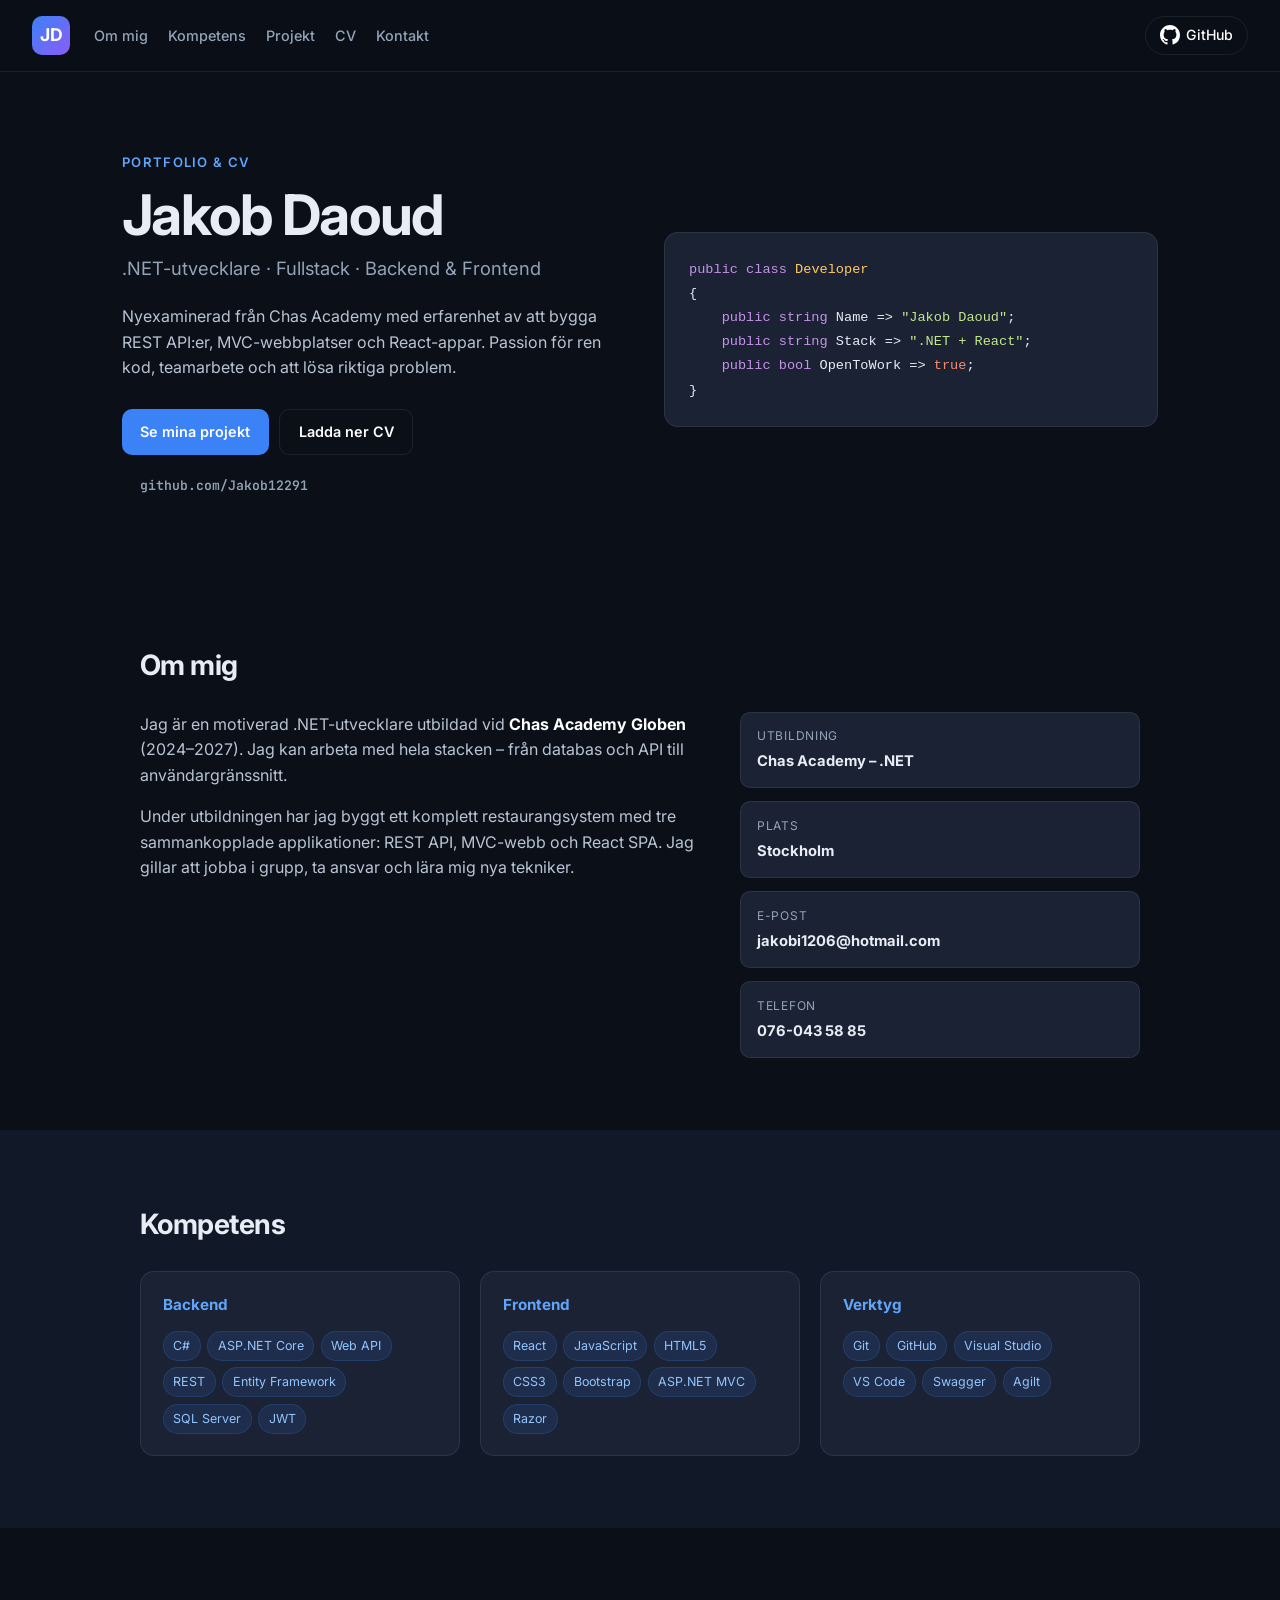
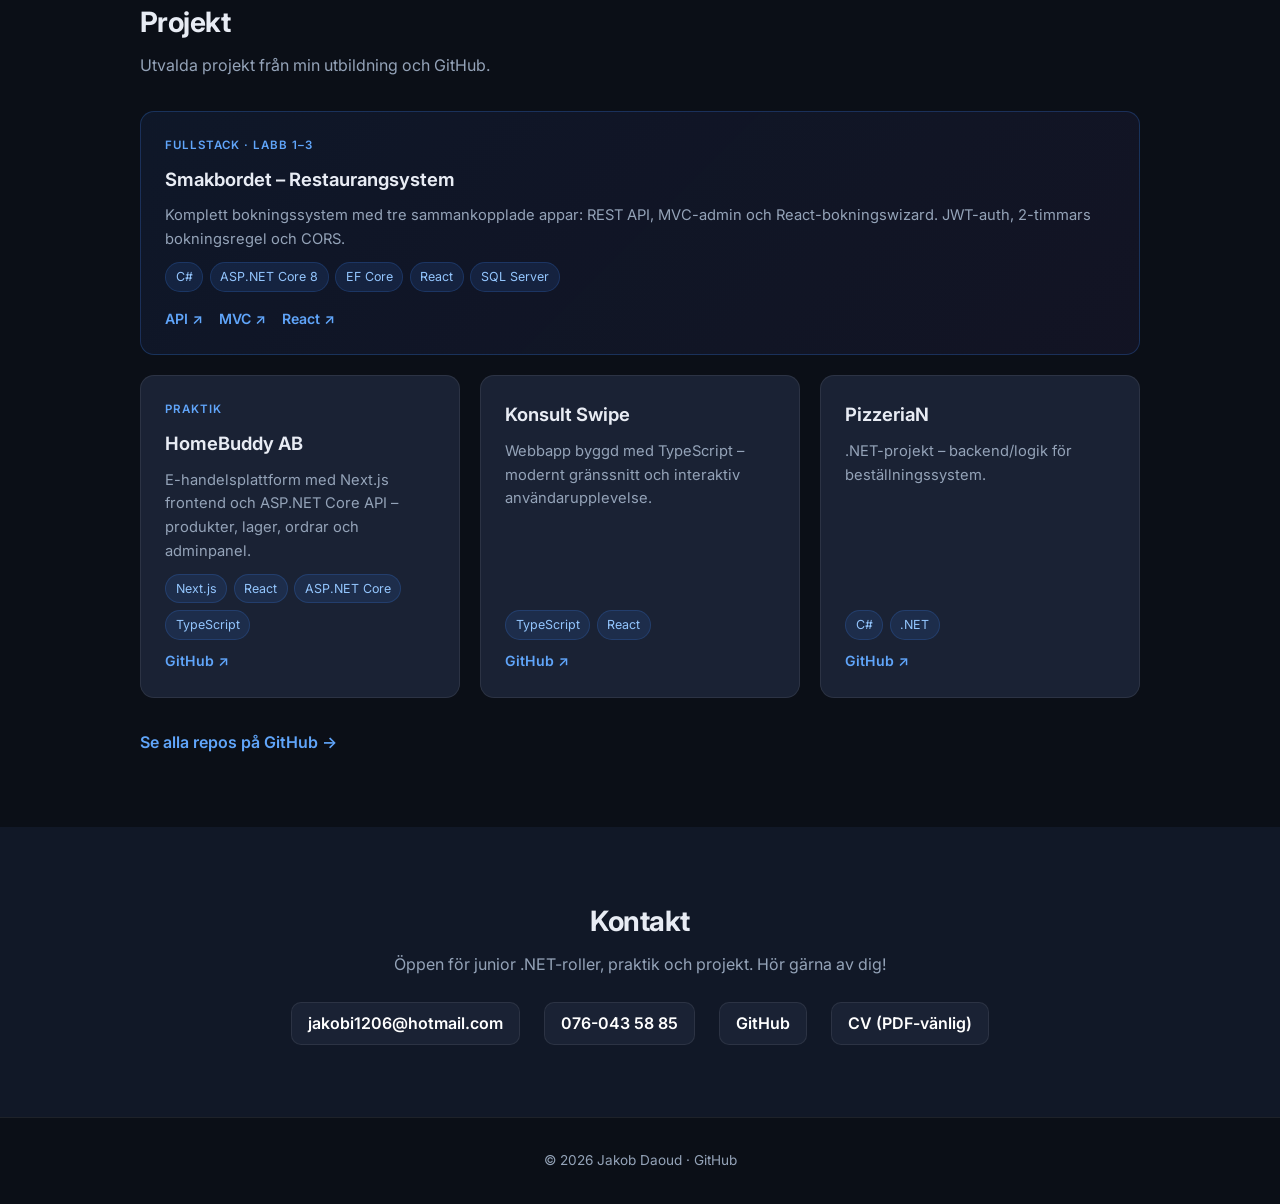
==== index.html @ 30daff74 "Add portfolio site with CV and project showcase" ====
<!DOCTYPE html>
<html lang="sv">
<head>
  <meta charset="UTF-8" />
  <meta name="viewport" content="width=device-width, initial-scale=1.0" />
  <meta name="description" content="Jakob Daoud – .NET-utvecklare. Portfolio med projekt inom backend, frontend och fullstack." />
  <title>Jakob Daoud | .NET-utvecklare</title>
  <link rel="preconnect" href="https://fonts.googleapis.com" />
  <link rel="preconnect" href="https://fonts.gstatic.com" crossorigin />
  <link href="https://fonts.googleapis.com/css2?family=Inter:wght@400;500;600;700&family=JetBrains+Mono:wght@400;500&display=swap" rel="stylesheet" />
  <link rel="stylesheet" href="styles.css" />
</head>
<body>
  <nav class="nav">
    <a class="logo" href="#">JD</a>
    <div class="nav-links">
      <a href="#om">Om mig</a>
      <a href="#skills">Kompetens</a>
      <a href="#projekt">Projekt</a>
      <a href="cv.html">CV</a>
      <a href="#kontakt">Kontakt</a>
    </div>
    <a class="nav-github" href="https://github.com/Jakob12291" target="_blank" rel="noopener">
      <svg width="20" height="20" viewBox="0 0 24 24" fill="currentColor"><path d="M12 0C5.37 0 0 5.37 0 12c0 5.31 3.435 9.795 8.205 11.385.6.105.825-.255.825-.57 0-.285-.015-1.23-.015-2.235-3.015.555-3.795-.735-4.035-1.41-.135-.345-.72-1.41-1.23-1.695-.42-.225-1.02-.78-.015-.795.945-.015 1.62.87 1.845 1.23 1.08 1.815 2.805 1.305 3.495.99.105-.78.42-1.305.765-1.605-2.67-.3-5.46-1.335-5.46-5.925 0-1.305.465-2.385 1.23-3.225-.12-.3-.54-1.53.12-3.18 0 0 1.005-.315 3.3 1.23.96-.27 1.98-.405 3-.405s2.04.135 3 .405c2.295-1.56 3.3-1.23 3.3-1.23.66 1.65.24 2.88.12 3.18.765.84 1.23 1.905 1.23 3.225 0 4.605-2.805 5.625-5.475 5.925.435.375.81 1.095.81 2.22 0 1.605-.015 2.895-.015 3.3 0 .315.225.69.825.57A12.02 12.02 0 0024 12c0-6.63-5.37-12-12-12z"/></svg>
      GitHub
    </a>
  </nav>

  <header class="hero">
    <div class="hero-inner">
      <p class="hero-label">Portfolio &amp; CV</p>
      <h1>Jakob Daoud</h1>
      <p class="hero-sub">.NET-utvecklare · Fullstack · Backend &amp; Frontend</p>
      <p class="hero-text">
        Nyexaminerad från Chas Academy med erfarenhet av att bygga REST API:er,
        MVC-webbplatser och React-appar. Passion för ren kod, teamarbete och att lösa riktiga problem.
      </p>
      <div class="hero-actions">
        <a class="btn btn-primary" href="#projekt">Se mina projekt</a>
        <a class="btn btn-outline" href="cv.html">Ladda ner CV</a>
        <a class="btn btn-ghost" href="https://github.com/Jakob12291" target="_blank" rel="noopener">github.com/Jakob12291</a>
      </div>
    </div>
    <div class="hero-code">
      <pre><code><span class="c-kw">public class</span> <span class="c-type">Developer</span>
{
    <span class="c-kw">public string</span> Name => <span class="c-str">"Jakob Daoud"</span>;
    <span class="c-kw">public string</span> Stack => <span class="c-str">".NET + React"</span>;
    <span class="c-kw">public bool</span> OpenToWork => <span class="c-bool">true</span>;
}</code></pre>
    </div>
  </header>

  <section id="om" class="section">
    <div class="container">
      <h2 class="section-title">Om mig</h2>
      <div class="about-grid">
        <div class="about-text">
          <p>
            Jag är en motiverad .NET-utvecklare utbildad vid <strong>Chas Academy Globen</strong>
            (2024–2027). Jag kan arbeta med hela stacken – från databas och API till användargränssnitt.
          </p>
          <p>
            Under utbildningen har jag byggt ett komplett restaurangsystem med tre sammankopplade
            applikationer: REST API, MVC-webb och React SPA. Jag gillar att jobba i grupp,
            ta ansvar och lära mig nya tekniker.
          </p>
        </div>
        <div class="about-facts">
          <div class="fact"><span>Utbildning</span><strong>Chas Academy – .NET</strong></div>
          <div class="fact"><span>Plats</span><strong>Stockholm</strong></div>
          <div class="fact"><span>E-post</span><strong>jakobi1206@hotmail.com</strong></div>
          <div class="fact"><span>Telefon</span><strong>076-043 58 85</strong></div>
        </div>
      </div>
    </div>
  </section>

  <section id="skills" class="section section-alt">
    <div class="container">
      <h2 class="section-title">Kompetens</h2>
      <div class="skills-grid">
        <div class="skill-card">
          <h3>Backend</h3>
          <div class="tags">
            <span>C#</span><span>ASP.NET Core</span><span>Web API</span><span>REST</span>
            <span>Entity Framework</span><span>SQL Server</span><span>JWT</span>
          </div>
        </div>
        <div class="skill-card">
          <h3>Frontend</h3>
          <div class="tags">
            <span>React</span><span>JavaScript</span><span>HTML5</span><span>CSS3</span>
            <span>Bootstrap</span><span>ASP.NET MVC</span><span>Razor</span>
          </div>
        </div>
        <div class="skill-card">
          <h3>Verktyg</h3>
          <div class="tags">
            <span>Git</span><span>GitHub</span><span>Visual Studio</span><span>VS Code</span>
            <span>Swagger</span><span>Agilt</span>
          </div>
        </div>
      </div>
    </div>
  </section>

  <section id="projekt" class="section">
    <div class="container">
      <h2 class="section-title">Projekt</h2>
      <p class="section-lead">Utvalda projekt från min utbildning och GitHub.</p>
      <div class="projects">

        <article class="project-card featured">
          <div class="project-badge">Fullstack · Labb 1–3</div>
          <h3>Smakbordet – Restaurangsystem</h3>
          <p>
            Komplett bokningssystem med tre sammankopplade appar: REST API, MVC-admin och
            React-bokningswizard. JWT-auth, 2-timmars bokningsregel och CORS.
          </p>
          <div class="tags">
            <span>C#</span><span>ASP.NET Core 8</span><span>EF Core</span><span>React</span><span>SQL Server</span>
          </div>
          <div class="project-links">
            <a href="https://github.com/Jakob12291/RestaurangBokning" target="_blank" rel="noopener">API ↗</a>
            <a href="https://github.com/Jakob12291/RestaurangMVC" target="_blank" rel="noopener">MVC ↗</a>
            <a href="https://github.com/Jakob12291/RestaurangReact" target="_blank" rel="noopener">React ↗</a>
          </div>
        </article>

        <article class="project-card">
          <div class="project-badge">Praktik</div>
          <h3>HomeBuddy AB</h3>
          <p>E-handelsplattform med Next.js frontend och ASP.NET Core API – produkter, lager, ordrar och adminpanel.</p>
          <div class="tags">
            <span>Next.js</span><span>React</span><span>ASP.NET Core</span><span>TypeScript</span>
          </div>
          <a class="project-link" href="https://github.com/Jakob12291/HomeBuddyAb" target="_blank" rel="noopener">GitHub ↗</a>
        </article>

        <article class="project-card">
          <h3>Konsult Swipe</h3>
          <p>Webbapp byggd med TypeScript – modernt gränssnitt och interaktiv användarupplevelse.</p>
          <div class="tags"><span>TypeScript</span><span>React</span></div>
          <a class="project-link" href="https://github.com/Jakob12291/konsult-swipe" target="_blank" rel="noopener">GitHub ↗</a>
        </article>

        <article class="project-card">
          <h3>PizzeriaN</h3>
          <p>.NET-projekt – backend/logik för beställningssystem.</p>
          <div class="tags"><span>C#</span><span>.NET</span></div>
          <a class="project-link" href="https://github.com/Jakob12291/pizzeriaN" target="_blank" rel="noopener">GitHub ↗</a>
        </article>

      </div>
      <a class="all-repos" href="https://github.com/Jakob12291?tab=repositories" target="_blank" rel="noopener">
        Se alla repos på GitHub →
      </a>
    </div>
  </section>

  <section id="kontakt" class="section section-alt">
    <div class="container contact-box">
      <h2 class="section-title">Kontakt</h2>
      <p>Öppen för junior .NET-roller, praktik och projekt. Hör gärna av dig!</p>
      <div class="contact-links">
        <a href="mailto:jakobi1206@hotmail.com">jakobi1206@hotmail.com</a>
        <a href="tel:+46760435885">076-043 58 85</a>
        <a href="https://github.com/Jakob12291" target="_blank" rel="noopener">GitHub</a>
        <a href="cv.html">CV (PDF-vänlig)</a>
      </div>
    </div>
  </section>

  <footer class="footer">
    <p>© 2026 Jakob Daoud · <a href="https://github.com/Jakob12291">GitHub</a></p>
  </footer>
</body>
</html>
---- styles.css ----
:root {
  --bg: #0b0f17;
  --bg-alt: #111827;
  --surface: #1a2234;
  --text: #e8ecf4;
  --muted: #94a3b8;
  --accent: #3b82f6;
  --accent-hover: #60a5fa;
  --border: rgba(255, 255, 255, 0.08);
  --radius: 14px;
}

* { box-sizing: border-box; margin: 0; padding: 0; }

html { scroll-behavior: smooth; }

body {
  font-family: "Inter", system-ui, sans-serif;
  background: var(--bg);
  color: var(--text);
  line-height: 1.6;
}

a { color: var(--accent-hover); text-decoration: none; }
a:hover { text-decoration: underline; }

/* Nav */
.nav {
  position: sticky;
  top: 0;
  z-index: 100;
  display: flex;
  align-items: center;
  gap: 1.5rem;
  padding: 1rem 2rem;
  background: rgba(11, 15, 23, 0.85);
  backdrop-filter: blur(12px);
  border-bottom: 1px solid var(--border);
}

.logo {
  font-weight: 700;
  font-size: 1.1rem;
  color: white;
  background: linear-gradient(135deg, #3b82f6, #8b5cf6);
  width: 2.4rem;
  height: 2.4rem;
  border-radius: 10px;
  display: grid;
  place-items: center;
  text-decoration: none;
}

.nav-links {
  display: flex;
  gap: 1.25rem;
  flex: 1;
}

.nav-links a {
  color: var(--muted);
  font-size: 0.9rem;
  font-weight: 500;
  text-decoration: none;
}

.nav-links a:hover { color: white; }

.nav-github {
  display: flex;
  align-items: center;
  gap: 0.4rem;
  color: white;
  font-size: 0.88rem;
  font-weight: 500;
  padding: 0.45rem 0.85rem;
  border: 1px solid var(--border);
  border-radius: 999px;
  text-decoration: none;
}

.nav-github:hover {
  background: var(--surface);
  text-decoration: none;
}

/* Hero */
.hero {
  display: grid;
  grid-template-columns: 1fr 1fr;
  gap: 3rem;
  max-width: 1100px;
  margin: 0 auto;
  padding: 5rem 2rem 4rem;
  align-items: center;
}

.hero-label {
  color: var(--accent-hover);
  font-size: 0.82rem;
  font-weight: 600;
  text-transform: uppercase;
  letter-spacing: 0.1em;
  margin-bottom: 0.75rem;
}

.hero h1 {
  font-size: clamp(2.5rem, 5vw, 3.5rem);
  font-weight: 700;
  letter-spacing: -0.03em;
  line-height: 1.1;
  margin-bottom: 0.5rem;
}

.hero-sub {
  font-size: 1.15rem;
  color: var(--muted);
  margin-bottom: 1.25rem;
}

.hero-text {
  color: #b8c4d4;
  max-width: 32rem;
  margin-bottom: 1.75rem;
}

.hero-actions {
  display: flex;
  flex-wrap: wrap;
  gap: 0.65rem;
}

.btn {
  display: inline-flex;
  align-items: center;
  padding: 0.65rem 1.15rem;
  border-radius: 10px;
  font-size: 0.9rem;
  font-weight: 600;
  text-decoration: none;
  transition: 0.2s;
}

.btn-primary {
  background: var(--accent);
  color: white;
}

.btn-primary:hover {
  background: var(--accent-hover);
  text-decoration: none;
}

.btn-outline {
  border: 1px solid var(--border);
  color: white;
}

.btn-outline:hover {
  background: var(--surface);
  text-decoration: none;
}

.btn-ghost {
  color: var(--muted);
  font-family: "JetBrains Mono", monospace;
  font-size: 0.82rem;
}

.btn-ghost:hover { color: white; text-decoration: none; }

.hero-code {
  background: var(--surface);
  border: 1px solid var(--border);
  border-radius: var(--radius);
  padding: 1.5rem;
  overflow: hidden;
}

.hero-code pre {
  font-family: "JetBrains Mono", monospace;
  font-size: 0.85rem;
  line-height: 1.7;
  overflow-x: auto;
}

.c-kw { color: #c792ea; }
.c-type { color: #ffcb6b; }
.c-str { color: #c3e88d; }
.c-bool { color: #f78c6c; }

/* Sections */
.section { padding: 4.5rem 2rem; }
.section-alt { background: var(--bg-alt); }

.container { max-width: 1000px; margin: 0 auto; }

.section-title {
  font-size: 1.75rem;
  font-weight: 700;
  margin-bottom: 0.5rem;
  letter-spacing: -0.02em;
}

.section-lead {
  color: var(--muted);
  margin-bottom: 2rem;
}

/* About */
.about-grid {
  display: grid;
  grid-template-columns: 1.4fr 1fr;
  gap: 2.5rem;
  margin-top: 1.5rem;
}

.about-text p {
  color: #b8c4d4;
  margin-bottom: 1rem;
}

.about-text strong { color: white; }

.about-facts {
  display: flex;
  flex-direction: column;
  gap: 0.85rem;
}

.fact {
  background: var(--surface);
  border: 1px solid var(--border);
  border-radius: 10px;
  padding: 0.85rem 1rem;
}

.fact span {
  display: block;
  font-size: 0.75rem;
  color: var(--muted);
  text-transform: uppercase;
  letter-spacing: 0.06em;
  margin-bottom: 0.15rem;
}

.fact strong { font-size: 0.92rem; }

/* Skills */
.skills-grid {
  display: grid;
  grid-template-columns: repeat(auto-fit, minmax(260px, 1fr));
  gap: 1.25rem;
  margin-top: 1.5rem;
}

.skill-card {
  background: var(--surface);
  border: 1px solid var(--border);
  border-radius: var(--radius);
  padding: 1.35rem;
}

.skill-card h3 {
  font-size: 0.95rem;
  margin-bottom: 0.85rem;
  color: var(--accent-hover);
}

.tags {
  display: flex;
  flex-wrap: wrap;
  gap: 0.4rem;
}

.tags span {
  background: rgba(59, 130, 246, 0.12);
  color: #93c5fd;
  font-size: 0.78rem;
  padding: 0.25rem 0.6rem;
  border-radius: 999px;
  border: 1px solid rgba(59, 130, 246, 0.2);
}

/* Projects */
.projects {
  display: grid;
  grid-template-columns: repeat(auto-fit, minmax(280px, 1fr));
  gap: 1.25rem;
}

.project-card {
  background: var(--surface);
  border: 1px solid var(--border);
  border-radius: var(--radius);
  padding: 1.5rem;
  display: flex;
  flex-direction: column;
  gap: 0.65rem;
  transition: border-color 0.2s, transform 0.2s;
}

.project-card:hover {
  border-color: rgba(59, 130, 246, 0.4);
  transform: translateY(-2px);
}

.project-card.featured {
  grid-column: 1 / -1;
  background: linear-gradient(135deg, rgba(59, 130, 246, 0.08), rgba(139, 92, 246, 0.06));
  border-color: rgba(59, 130, 246, 0.25);
}

.project-badge {
  font-size: 0.72rem;
  font-weight: 600;
  text-transform: uppercase;
  letter-spacing: 0.08em;
  color: var(--accent-hover);
}

.project-card h3 {
  font-size: 1.15rem;
  font-weight: 650;
}

.project-card p {
  color: var(--muted);
  font-size: 0.92rem;
  flex: 1;
}

.project-links {
  display: flex;
  gap: 1rem;
  margin-top: 0.35rem;
}

.project-links a,
.project-link {
  font-size: 0.88rem;
  font-weight: 600;
  color: var(--accent-hover);
  text-decoration: none;
}

.project-links a:hover,
.project-link:hover { text-decoration: underline; }

.all-repos {
  display: inline-block;
  margin-top: 2rem;
  font-weight: 600;
  color: var(--accent-hover);
}

/* Contact */
.contact-box {
  text-align: center;
}

.contact-box p {
  color: var(--muted);
  margin-bottom: 1.5rem;
}

.contact-links {
  display: flex;
  flex-wrap: wrap;
  justify-content: center;
  gap: 1rem 1.5rem;
}

.contact-links a {
  font-weight: 600;
  color: white;
  padding: 0.5rem 1rem;
  background: var(--surface);
  border: 1px solid var(--border);
  border-radius: 10px;
  text-decoration: none;
}

.contact-links a:hover {
  border-color: var(--accent);
  text-decoration: none;
}

/* Footer */
.footer {
  text-align: center;
  padding: 2rem;
  color: var(--muted);
  font-size: 0.85rem;
  border-top: 1px solid var(--border);
}

.footer a { color: var(--muted); }

@media (max-width: 768px) {
  .nav-links { display: none; }
  .hero { grid-template-columns: 1fr; padding-top: 3rem; }
  .hero-code { order: -1; }
  .about-grid { grid-template-columns: 1fr; }
  .project-card.featured { grid-column: auto; }
}
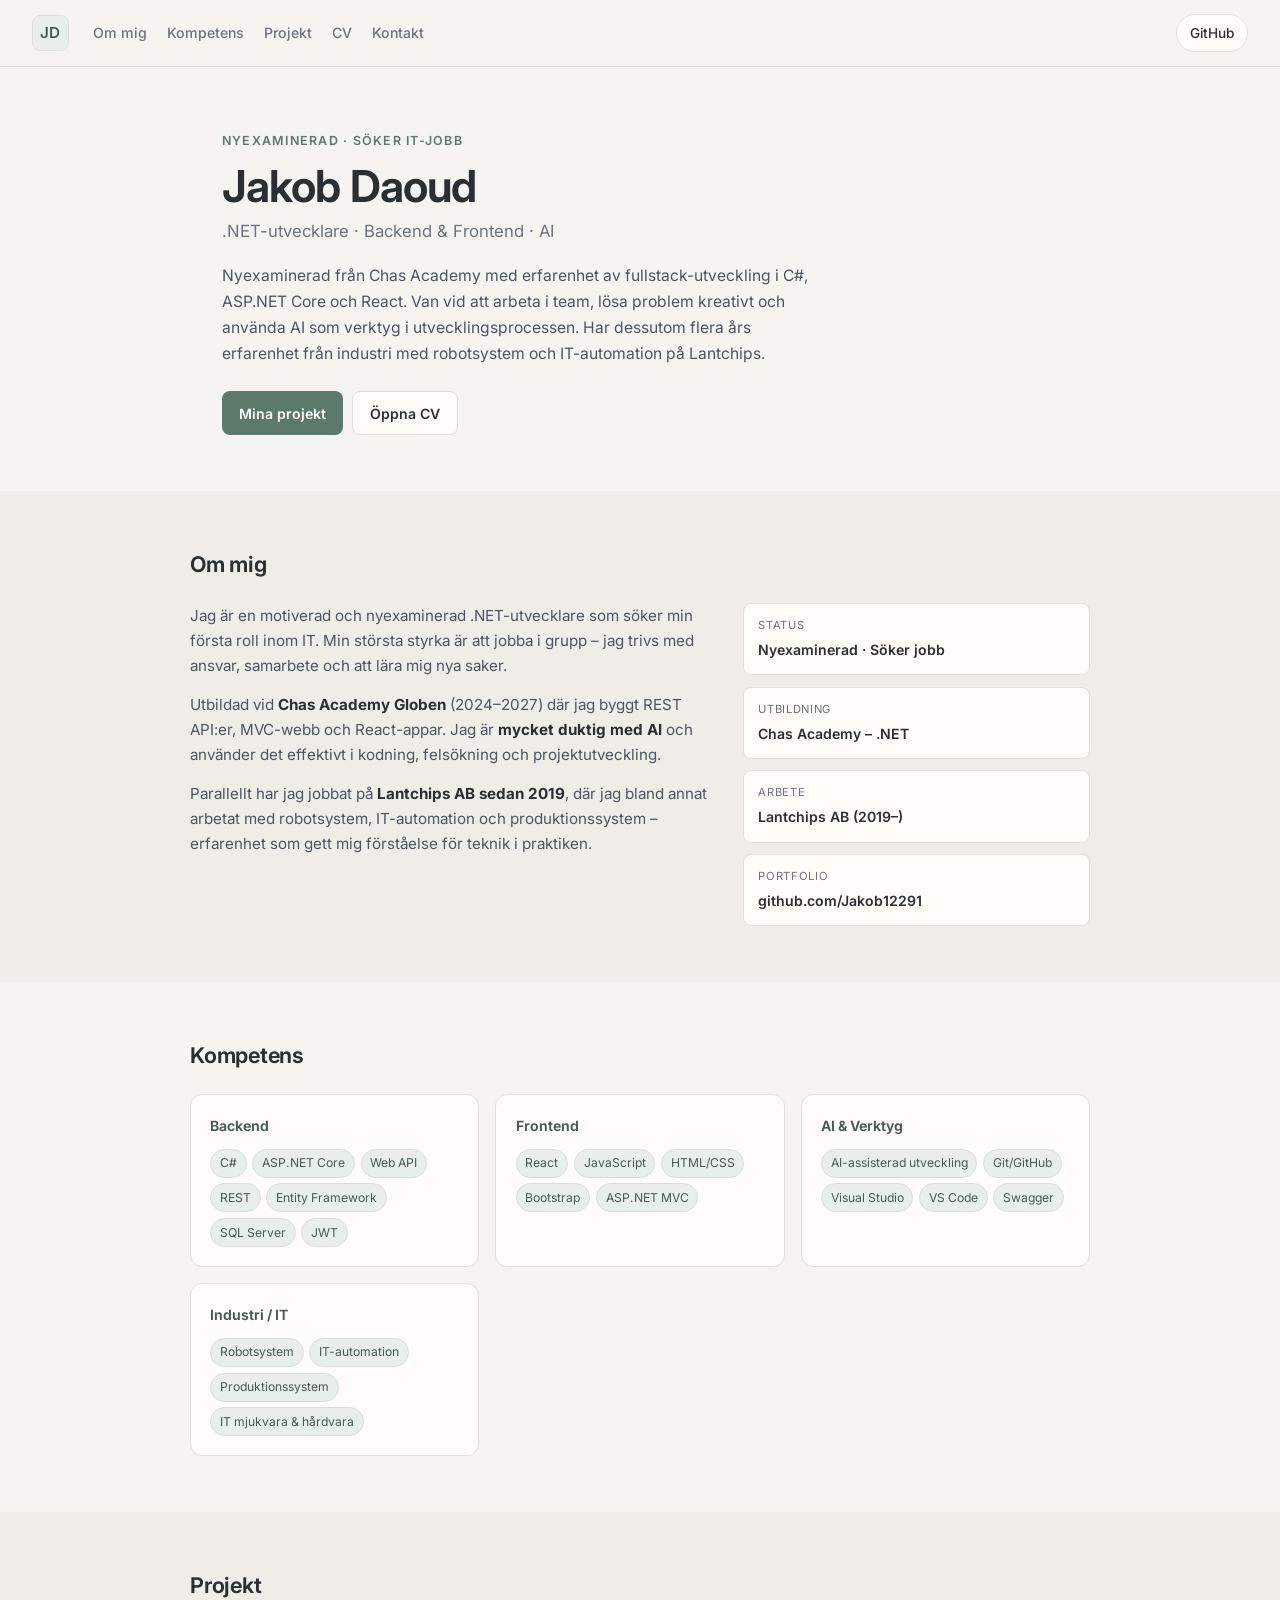
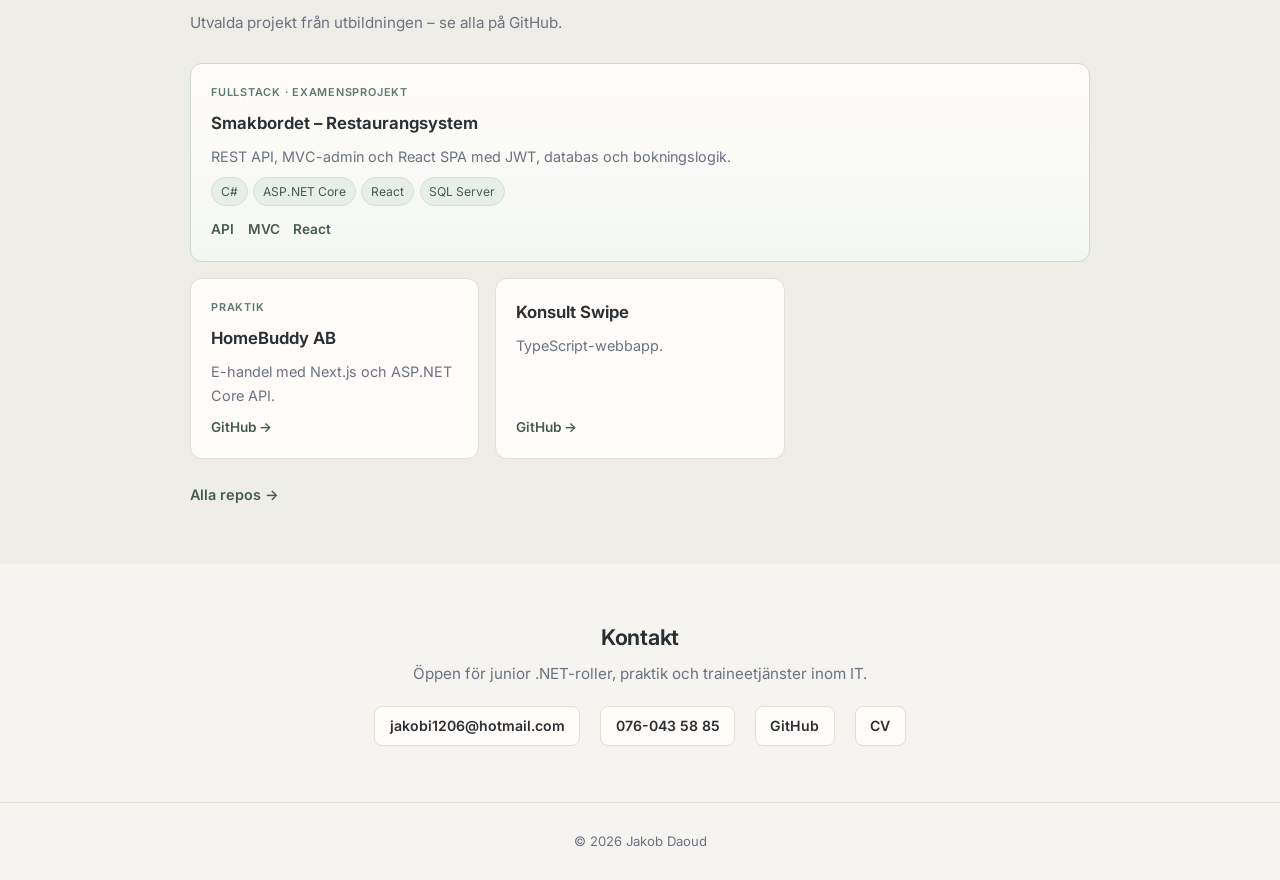
==== commit e3e14ea7: "Update CV and portfolio: IT focus, Lantchips, AI skills, lowkey design" ====
--- a/index.html
+++ b/index.html
@@ -3,11 +3,11 @@
 <head>
   <meta charset="UTF-8" />
   <meta name="viewport" content="width=device-width, initial-scale=1.0" />
-  <meta name="description" content="Jakob Daoud – .NET-utvecklare. Portfolio med projekt inom backend, frontend och fullstack." />
+  <meta name="description" content="Jakob Daoud – Nyexaminerad .NET-utvecklare. Portfolio och CV." />
   <title>Jakob Daoud | .NET-utvecklare</title>
   <link rel="preconnect" href="https://fonts.googleapis.com" />
   <link rel="preconnect" href="https://fonts.gstatic.com" crossorigin />
-  <link href="https://fonts.googleapis.com/css2?family=Inter:wght@400;500;600;700&family=JetBrains+Mono:wght@400;500&display=swap" rel="stylesheet" />
+  <link href="https://fonts.googleapis.com/css2?family=Inter:wght@400;500;600;650&display=swap" rel="stylesheet" />
   <link rel="stylesheet" href="styles.css" />
 </head>
 <body>
@@ -20,63 +20,54 @@
       <a href="cv.html">CV</a>
       <a href="#kontakt">Kontakt</a>
     </div>
-    <a class="nav-github" href="https://github.com/Jakob12291" target="_blank" rel="noopener">
-      <svg width="20" height="20" viewBox="0 0 24 24" fill="currentColor"><path d="M12 0C5.37 0 0 5.37 0 12c0 5.31 3.435 9.795 8.205 11.385.6.105.825-.255.825-.57 0-.285-.015-1.23-.015-2.235-3.015.555-3.795-.735-4.035-1.41-.135-.345-.72-1.41-1.23-1.695-.42-.225-1.02-.78-.015-.795.945-.015 1.62.87 1.845 1.23 1.08 1.815 2.805 1.305 3.495.99.105-.78.42-1.305.765-1.605-2.67-.3-5.46-1.335-5.46-5.925 0-1.305.465-2.385 1.23-3.225-.12-.3-.54-1.53.12-3.18 0 0 1.005-.315 3.3 1.23.96-.27 1.98-.405 3-.405s2.04.135 3 .405c2.295-1.56 3.3-1.23 3.3-1.23.66 1.65.24 2.88.12 3.18.765.84 1.23 1.905 1.23 3.225 0 4.605-2.805 5.625-5.475 5.925.435.375.81 1.095.81 2.22 0 1.605-.015 2.895-.015 3.3 0 .315.225.69.825.57A12.02 12.02 0 0024 12c0-6.63-5.37-12-12-12z"/></svg>
-      GitHub
-    </a>
+    <a class="nav-github" href="https://github.com/Jakob12291" target="_blank" rel="noopener">GitHub</a>
   </nav>
 
   <header class="hero">
-    <div class="hero-inner">
-      <p class="hero-label">Portfolio &amp; CV</p>
-      <h1>Jakob Daoud</h1>
-      <p class="hero-sub">.NET-utvecklare · Fullstack · Backend &amp; Frontend</p>
-      <p class="hero-text">
-        Nyexaminerad från Chas Academy med erfarenhet av att bygga REST API:er,
-        MVC-webbplatser och React-appar. Passion för ren kod, teamarbete och att lösa riktiga problem.
-      </p>
-      <div class="hero-actions">
-        <a class="btn btn-primary" href="#projekt">Se mina projekt</a>
-        <a class="btn btn-outline" href="cv.html">Ladda ner CV</a>
-        <a class="btn btn-ghost" href="https://github.com/Jakob12291" target="_blank" rel="noopener">github.com/Jakob12291</a>
-      </div>
-    </div>
-    <div class="hero-code">
-      <pre><code><span class="c-kw">public class</span> <span class="c-type">Developer</span>
-{
-    <span class="c-kw">public string</span> Name => <span class="c-str">"Jakob Daoud"</span>;
-    <span class="c-kw">public string</span> Stack => <span class="c-str">".NET + React"</span>;
-    <span class="c-kw">public bool</span> OpenToWork => <span class="c-bool">true</span>;
-}</code></pre>
+    <p class="hero-label">Nyexaminerad · Söker IT-jobb</p>
+    <h1>Jakob Daoud</h1>
+    <p class="hero-sub">.NET-utvecklare · Backend &amp; Frontend · AI</p>
+    <p class="hero-text">
+      Nyexaminerad från Chas Academy med erfarenhet av fullstack-utveckling i C#, ASP.NET Core och React.
+      Van vid att arbeta i team, lösa problem kreativt och använda AI som verktyg i utvecklingsprocessen.
+      Har dessutom flera års erfarenhet från industri med robotsystem och IT-automation på Lantchips.
+    </p>
+    <div class="hero-actions">
+      <a class="btn btn-primary" href="#projekt">Mina projekt</a>
+      <a class="btn btn-outline" href="cv.html">Öppna CV</a>
     </div>
   </header>
 
-  <section id="om" class="section">
+  <section id="om" class="section section-alt">
     <div class="container">
       <h2 class="section-title">Om mig</h2>
       <div class="about-grid">
         <div class="about-text">
           <p>
-            Jag är en motiverad .NET-utvecklare utbildad vid <strong>Chas Academy Globen</strong>
-            (2024–2027). Jag kan arbeta med hela stacken – från databas och API till användargränssnitt.
+            Jag är en motiverad och nyexaminerad .NET-utvecklare som söker min första roll inom IT.
+            Min största styrka är att jobba i grupp – jag trivs med ansvar, samarbete och att lära mig nya saker.
           </p>
           <p>
-            Under utbildningen har jag byggt ett komplett restaurangsystem med tre sammankopplade
-            applikationer: REST API, MVC-webb och React SPA. Jag gillar att jobba i grupp,
-            ta ansvar och lära mig nya tekniker.
+            Utbildad vid <strong>Chas Academy Globen</strong> (2024–2027) där jag byggt REST API:er, MVC-webb
+            och React-appar. Jag är <strong>mycket duktig med AI</strong> och använder det effektivt i kodning,
+            felsökning och projektutveckling.
+          </p>
+          <p>
+            Parallellt har jag jobbat på <strong>Lantchips AB sedan 2019</strong>, där jag bland annat arbetat med
+            robotsystem, IT-automation och produktionssystem – erfarenhet som gett mig förståelse för teknik i praktiken.
           </p>
         </div>
         <div class="about-facts">
+          <div class="fact"><span>Status</span><strong>Nyexaminerad · Söker jobb</strong></div>
           <div class="fact"><span>Utbildning</span><strong>Chas Academy – .NET</strong></div>
-          <div class="fact"><span>Plats</span><strong>Stockholm</strong></div>
-          <div class="fact"><span>E-post</span><strong>jakobi1206@hotmail.com</strong></div>
-          <div class="fact"><span>Telefon</span><strong>076-043 58 85</strong></div>
+          <div class="fact"><span>Arbete</span><strong>Lantchips AB (2019–)</strong></div>
+          <div class="fact"><span>Portfolio</span><strong>github.com/Jakob12291</strong></div>
         </div>
       </div>
     </div>
   </section>
 
-  <section id="skills" class="section section-alt">
+  <section id="skills" class="section">
     <div class="container">
       <h2 class="section-title">Kompetens</h2>
       <div class="skills-grid">
@@ -90,90 +81,77 @@
         <div class="skill-card">
           <h3>Frontend</h3>
           <div class="tags">
-            <span>React</span><span>JavaScript</span><span>HTML5</span><span>CSS3</span>
-            <span>Bootstrap</span><span>ASP.NET MVC</span><span>Razor</span>
+            <span>React</span><span>JavaScript</span><span>HTML/CSS</span>
+            <span>Bootstrap</span><span>ASP.NET MVC</span>
           </div>
         </div>
         <div class="skill-card">
-          <h3>Verktyg</h3>
+          <h3>AI &amp; Verktyg</h3>
           <div class="tags">
-            <span>Git</span><span>GitHub</span><span>Visual Studio</span><span>VS Code</span>
-            <span>Swagger</span><span>Agilt</span>
+            <span>AI-assisterad utveckling</span><span>Git/GitHub</span>
+            <span>Visual Studio</span><span>VS Code</span><span>Swagger</span>
+          </div>
+        </div>
+        <div class="skill-card">
+          <h3>Industri / IT</h3>
+          <div class="tags">
+            <span>Robotsystem</span><span>IT-automation</span><span>Produktionssystem</span>
+            <span>IT mjukvara &amp; hårdvara</span>
           </div>
         </div>
       </div>
     </div>
   </section>
 
-  <section id="projekt" class="section">
+  <section id="projekt" class="section section-alt">
     <div class="container">
       <h2 class="section-title">Projekt</h2>
-      <p class="section-lead">Utvalda projekt från min utbildning och GitHub.</p>
+      <p class="section-lead">Utvalda projekt från utbildningen – se alla på GitHub.</p>
       <div class="projects">
-
         <article class="project-card featured">
-          <div class="project-badge">Fullstack · Labb 1–3</div>
+          <div class="project-badge">Fullstack · Examensprojekt</div>
           <h3>Smakbordet – Restaurangsystem</h3>
-          <p>
-            Komplett bokningssystem med tre sammankopplade appar: REST API, MVC-admin och
-            React-bokningswizard. JWT-auth, 2-timmars bokningsregel och CORS.
-          </p>
+          <p>REST API, MVC-admin och React SPA med JWT, databas och bokningslogik.</p>
           <div class="tags">
-            <span>C#</span><span>ASP.NET Core 8</span><span>EF Core</span><span>React</span><span>SQL Server</span>
+            <span>C#</span><span>ASP.NET Core</span><span>React</span><span>SQL Server</span>
           </div>
           <div class="project-links">
-            <a href="https://github.com/Jakob12291/RestaurangBokning" target="_blank" rel="noopener">API ↗</a>
-            <a href="https://github.com/Jakob12291/RestaurangMVC" target="_blank" rel="noopener">MVC ↗</a>
-            <a href="https://github.com/Jakob12291/RestaurangReact" target="_blank" rel="noopener">React ↗</a>
+            <a href="https://github.com/Jakob12291/RestaurangBokning" target="_blank" rel="noopener">API</a>
+            <a href="https://github.com/Jakob12291/RestaurangMVC" target="_blank" rel="noopener">MVC</a>
+            <a href="https://github.com/Jakob12291/RestaurangReact" target="_blank" rel="noopener">React</a>
           </div>
         </article>
-
         <article class="project-card">
           <div class="project-badge">Praktik</div>
           <h3>HomeBuddy AB</h3>
-          <p>E-handelsplattform med Next.js frontend och ASP.NET Core API – produkter, lager, ordrar och adminpanel.</p>
-          <div class="tags">
-            <span>Next.js</span><span>React</span><span>ASP.NET Core</span><span>TypeScript</span>
-          </div>
-          <a class="project-link" href="https://github.com/Jakob12291/HomeBuddyAb" target="_blank" rel="noopener">GitHub ↗</a>
+          <p>E-handel med Next.js och ASP.NET Core API.</p>
+          <a class="project-link" href="https://github.com/Jakob12291/HomeBuddyAb" target="_blank" rel="noopener">GitHub →</a>
         </article>
-
         <article class="project-card">
           <h3>Konsult Swipe</h3>
-          <p>Webbapp byggd med TypeScript – modernt gränssnitt och interaktiv användarupplevelse.</p>
-          <div class="tags"><span>TypeScript</span><span>React</span></div>
-          <a class="project-link" href="https://github.com/Jakob12291/konsult-swipe" target="_blank" rel="noopener">GitHub ↗</a>
+          <p>TypeScript-webbapp.</p>
+          <a class="project-link" href="https://github.com/Jakob12291/konsult-swipe" target="_blank" rel="noopener">GitHub →</a>
         </article>
-
-        <article class="project-card">
-          <h3>PizzeriaN</h3>
-          <p>.NET-projekt – backend/logik för beställningssystem.</p>
-          <div class="tags"><span>C#</span><span>.NET</span></div>
-          <a class="project-link" href="https://github.com/Jakob12291/pizzeriaN" target="_blank" rel="noopener">GitHub ↗</a>
-        </article>
-
       </div>
-      <a class="all-repos" href="https://github.com/Jakob12291?tab=repositories" target="_blank" rel="noopener">
-        Se alla repos på GitHub →
-      </a>
+      <a class="all-repos" href="https://github.com/Jakob12291?tab=repositories" target="_blank" rel="noopener">Alla repos →</a>
     </div>
   </section>
 
-  <section id="kontakt" class="section section-alt">
+  <section id="kontakt" class="section">
     <div class="container contact-box">
       <h2 class="section-title">Kontakt</h2>
-      <p>Öppen för junior .NET-roller, praktik och projekt. Hör gärna av dig!</p>
+      <p>Öppen för junior .NET-roller, praktik och traineetjänster inom IT.</p>
       <div class="contact-links">
         <a href="mailto:jakobi1206@hotmail.com">jakobi1206@hotmail.com</a>
         <a href="tel:+46760435885">076-043 58 85</a>
         <a href="https://github.com/Jakob12291" target="_blank" rel="noopener">GitHub</a>
-        <a href="cv.html">CV (PDF-vänlig)</a>
+        <a href="cv.html">CV</a>
       </div>
     </div>
   </section>
 
   <footer class="footer">
-    <p>© 2026 Jakob Daoud · <a href="https://github.com/Jakob12291">GitHub</a></p>
+    <p>© 2026 Jakob Daoud</p>
   </footer>
 </body>
 </html>
--- a/styles.css
+++ b/styles.css
@@ -1,13 +1,14 @@
 :root {
-  --bg: #0b0f17;
-  --bg-alt: #111827;
-  --surface: #1a2234;
-  --text: #e8ecf4;
-  --muted: #94a3b8;
-  --accent: #3b82f6;
-  --accent-hover: #60a5fa;
-  --border: rgba(255, 255, 255, 0.08);
-  --radius: 14px;
+  --bg: #f6f4f0;
+  --bg-alt: #efede8;
+  --paper: #fffcf9;
+  --ink: #2a2f33;
+  --muted: #6b7280;
+  --accent: #5c7a6a;
+  --accent-soft: #e8efe9;
+  --accent-dark: #465c50;
+  --line: #e3ded6;
+  --radius: 12px;
 }
 
 * { box-sizing: border-box; margin: 0; padding: 0; }
@@ -15,16 +16,15 @@
 html { scroll-behavior: smooth; }
 
 body {
-  font-family: "Inter", system-ui, sans-serif;
+  font-family: "Inter", "Segoe UI", system-ui, sans-serif;
   background: var(--bg);
-  color: var(--text);
-  line-height: 1.6;
-}
-
-a { color: var(--accent-hover); text-decoration: none; }
+  color: var(--ink);
+  line-height: 1.65;
+}
+
+a { color: var(--accent-dark); text-decoration: none; }
 a:hover { text-decoration: underline; }
 
-/* Nav */
 .nav {
   position: sticky;
   top: 0;
@@ -32,23 +32,24 @@
   display: flex;
   align-items: center;
   gap: 1.5rem;
-  padding: 1rem 2rem;
-  background: rgba(11, 15, 23, 0.85);
-  backdrop-filter: blur(12px);
-  border-bottom: 1px solid var(--border);
+  padding: 0.9rem 2rem;
+  background: rgba(246, 244, 240, 0.92);
+  backdrop-filter: blur(10px);
+  border-bottom: 1px solid var(--line);
 }
 
 .logo {
-  font-weight: 700;
-  font-size: 1.1rem;
-  color: white;
-  background: linear-gradient(135deg, #3b82f6, #8b5cf6);
-  width: 2.4rem;
-  height: 2.4rem;
-  border-radius: 10px;
+  font-weight: 600;
+  font-size: 0.95rem;
+  color: var(--accent-dark);
+  background: var(--accent-soft);
+  width: 2.3rem;
+  height: 2.3rem;
+  border-radius: 8px;
   display: grid;
   place-items: center;
   text-decoration: none;
+  border: 1px solid var(--line);
 }
 
 .nav-links {
@@ -59,86 +60,84 @@
 
 .nav-links a {
   color: var(--muted);
-  font-size: 0.9rem;
+  font-size: 0.88rem;
   font-weight: 500;
   text-decoration: none;
 }
 
-.nav-links a:hover { color: white; }
+.nav-links a:hover { color: var(--ink); }
 
 .nav-github {
   display: flex;
   align-items: center;
   gap: 0.4rem;
-  color: white;
-  font-size: 0.88rem;
+  color: var(--ink);
+  font-size: 0.85rem;
   font-weight: 500;
-  padding: 0.45rem 0.85rem;
-  border: 1px solid var(--border);
+  padding: 0.4rem 0.8rem;
+  border: 1px solid var(--line);
   border-radius: 999px;
+  background: var(--paper);
   text-decoration: none;
 }
 
 .nav-github:hover {
-  background: var(--surface);
-  text-decoration: none;
-}
-
-/* Hero */
+  border-color: var(--accent);
+  text-decoration: none;
+}
+
 .hero {
-  display: grid;
-  grid-template-columns: 1fr 1fr;
-  gap: 3rem;
-  max-width: 1100px;
+  max-width: 900px;
   margin: 0 auto;
-  padding: 5rem 2rem 4rem;
-  align-items: center;
+  padding: 4rem 2rem 3.5rem;
 }
 
 .hero-label {
-  color: var(--accent-hover);
-  font-size: 0.82rem;
+  color: var(--accent);
+  font-size: 0.78rem;
   font-weight: 600;
   text-transform: uppercase;
   letter-spacing: 0.1em;
-  margin-bottom: 0.75rem;
+  margin-bottom: 0.6rem;
 }
 
 .hero h1 {
-  font-size: clamp(2.5rem, 5vw, 3.5rem);
-  font-weight: 700;
-  letter-spacing: -0.03em;
-  line-height: 1.1;
-  margin-bottom: 0.5rem;
+  font-size: clamp(2rem, 4vw, 2.75rem);
+  font-weight: 650;
+  letter-spacing: -0.02em;
+  line-height: 1.15;
+  margin-bottom: 0.4rem;
+  color: var(--ink);
 }
 
 .hero-sub {
-  font-size: 1.15rem;
-  color: var(--muted);
-  margin-bottom: 1.25rem;
+  font-size: 1.05rem;
+  color: var(--muted);
+  margin-bottom: 1.1rem;
 }
 
 .hero-text {
-  color: #b8c4d4;
-  max-width: 32rem;
-  margin-bottom: 1.75rem;
+  color: #4b5563;
+  max-width: 38rem;
+  margin-bottom: 1.5rem;
+  font-size: 0.98rem;
 }
 
 .hero-actions {
   display: flex;
   flex-wrap: wrap;
-  gap: 0.65rem;
+  gap: 0.6rem;
 }
 
 .btn {
   display: inline-flex;
   align-items: center;
-  padding: 0.65rem 1.15rem;
-  border-radius: 10px;
-  font-size: 0.9rem;
-  font-weight: 600;
-  text-decoration: none;
-  transition: 0.2s;
+  padding: 0.6rem 1.05rem;
+  border-radius: 8px;
+  font-size: 0.88rem;
+  font-weight: 600;
+  text-decoration: none;
+  transition: 0.15s;
 }
 
 .btn-primary {
@@ -147,237 +146,201 @@
 }
 
 .btn-primary:hover {
-  background: var(--accent-hover);
+  background: var(--accent-dark);
   text-decoration: none;
 }
 
 .btn-outline {
-  border: 1px solid var(--border);
-  color: white;
+  border: 1px solid var(--line);
+  color: var(--ink);
+  background: var(--paper);
 }
 
 .btn-outline:hover {
-  background: var(--surface);
-  text-decoration: none;
-}
-
-.btn-ghost {
-  color: var(--muted);
-  font-family: "JetBrains Mono", monospace;
-  font-size: 0.82rem;
-}
-
-.btn-ghost:hover { color: white; text-decoration: none; }
-
-.hero-code {
-  background: var(--surface);
-  border: 1px solid var(--border);
-  border-radius: var(--radius);
-  padding: 1.5rem;
-  overflow: hidden;
-}
-
-.hero-code pre {
-  font-family: "JetBrains Mono", monospace;
-  font-size: 0.85rem;
-  line-height: 1.7;
-  overflow-x: auto;
-}
-
-.c-kw { color: #c792ea; }
-.c-type { color: #ffcb6b; }
-.c-str { color: #c3e88d; }
-.c-bool { color: #f78c6c; }
-
-/* Sections */
-.section { padding: 4.5rem 2rem; }
+  border-color: var(--accent);
+  text-decoration: none;
+}
+
+.section { padding: 3.5rem 2rem; }
 .section-alt { background: var(--bg-alt); }
 
-.container { max-width: 1000px; margin: 0 auto; }
+.container { max-width: 900px; margin: 0 auto; }
 
 .section-title {
-  font-size: 1.75rem;
-  font-weight: 700;
-  margin-bottom: 0.5rem;
-  letter-spacing: -0.02em;
+  font-size: 1.35rem;
+  font-weight: 650;
+  margin-bottom: 0.35rem;
+  letter-spacing: -0.01em;
+  color: var(--ink);
 }
 
 .section-lead {
   color: var(--muted);
-  margin-bottom: 2rem;
-}
-
-/* About */
+  margin-bottom: 1.75rem;
+  font-size: 0.95rem;
+}
+
 .about-grid {
   display: grid;
-  grid-template-columns: 1.4fr 1fr;
-  gap: 2.5rem;
-  margin-top: 1.5rem;
+  grid-template-columns: 1.5fr 1fr;
+  gap: 2rem;
+  margin-top: 1.25rem;
 }
 
 .about-text p {
-  color: #b8c4d4;
-  margin-bottom: 1rem;
-}
-
-.about-text strong { color: white; }
+  color: #4b5563;
+  margin-bottom: 0.85rem;
+  font-size: 0.95rem;
+}
+
+.about-text strong { color: var(--ink); }
 
 .about-facts {
   display: flex;
   flex-direction: column;
-  gap: 0.85rem;
+  gap: 0.7rem;
 }
 
 .fact {
-  background: var(--surface);
-  border: 1px solid var(--border);
-  border-radius: 10px;
-  padding: 0.85rem 1rem;
+  background: var(--paper);
+  border: 1px solid var(--line);
+  border-radius: 8px;
+  padding: 0.75rem 0.9rem;
 }
 
 .fact span {
   display: block;
-  font-size: 0.75rem;
+  font-size: 0.7rem;
   color: var(--muted);
   text-transform: uppercase;
   letter-spacing: 0.06em;
-  margin-bottom: 0.15rem;
-}
-
-.fact strong { font-size: 0.92rem; }
-
-/* Skills */
+  margin-bottom: 0.1rem;
+}
+
+.fact strong { font-size: 0.88rem; font-weight: 600; }
+
 .skills-grid {
   display: grid;
-  grid-template-columns: repeat(auto-fit, minmax(260px, 1fr));
-  gap: 1.25rem;
-  margin-top: 1.5rem;
+  grid-template-columns: repeat(auto-fit, minmax(240px, 1fr));
+  gap: 1rem;
+  margin-top: 1.25rem;
 }
 
 .skill-card {
-  background: var(--surface);
-  border: 1px solid var(--border);
+  background: var(--paper);
+  border: 1px solid var(--line);
   border-radius: var(--radius);
-  padding: 1.35rem;
+  padding: 1.2rem;
 }
 
 .skill-card h3 {
-  font-size: 0.95rem;
-  margin-bottom: 0.85rem;
-  color: var(--accent-hover);
+  font-size: 0.88rem;
+  margin-bottom: 0.7rem;
+  color: var(--accent-dark);
+  font-weight: 650;
 }
 
 .tags {
   display: flex;
   flex-wrap: wrap;
-  gap: 0.4rem;
+  gap: 0.35rem;
 }
 
 .tags span {
-  background: rgba(59, 130, 246, 0.12);
-  color: #93c5fd;
-  font-size: 0.78rem;
-  padding: 0.25rem 0.6rem;
+  background: var(--accent-soft);
+  color: var(--accent-dark);
+  font-size: 0.76rem;
+  padding: 0.22rem 0.55rem;
   border-radius: 999px;
-  border: 1px solid rgba(59, 130, 246, 0.2);
-}
-
-/* Projects */
+  border: 1px solid #d5e0d8;
+}
+
 .projects {
   display: grid;
-  grid-template-columns: repeat(auto-fit, minmax(280px, 1fr));
-  gap: 1.25rem;
+  grid-template-columns: repeat(auto-fit, minmax(260px, 1fr));
+  gap: 1rem;
 }
 
 .project-card {
-  background: var(--surface);
-  border: 1px solid var(--border);
+  background: var(--paper);
+  border: 1px solid var(--line);
   border-radius: var(--radius);
-  padding: 1.5rem;
+  padding: 1.25rem;
   display: flex;
   flex-direction: column;
-  gap: 0.65rem;
-  transition: border-color 0.2s, transform 0.2s;
-}
-
-.project-card:hover {
-  border-color: rgba(59, 130, 246, 0.4);
-  transform: translateY(-2px);
+  gap: 0.5rem;
 }
 
 .project-card.featured {
   grid-column: 1 / -1;
-  background: linear-gradient(135deg, rgba(59, 130, 246, 0.08), rgba(139, 92, 246, 0.06));
-  border-color: rgba(59, 130, 246, 0.25);
+  border-color: #cdd8d1;
+  background: linear-gradient(180deg, #fffcf9, #f3f7f4);
 }
 
 .project-badge {
-  font-size: 0.72rem;
+  font-size: 0.68rem;
   font-weight: 600;
   text-transform: uppercase;
-  letter-spacing: 0.08em;
-  color: var(--accent-hover);
+  letter-spacing: 0.07em;
+  color: var(--accent);
 }
 
 .project-card h3 {
-  font-size: 1.15rem;
+  font-size: 1.05rem;
   font-weight: 650;
 }
 
 .project-card p {
   color: var(--muted);
-  font-size: 0.92rem;
+  font-size: 0.9rem;
   flex: 1;
 }
 
 .project-links {
   display: flex;
-  gap: 1rem;
-  margin-top: 0.35rem;
+  gap: 0.85rem;
+  margin-top: 0.25rem;
 }
 
 .project-links a,
 .project-link {
-  font-size: 0.88rem;
-  font-weight: 600;
-  color: var(--accent-hover);
-  text-decoration: none;
-}
-
-.project-links a:hover,
-.project-link:hover { text-decoration: underline; }
+  font-size: 0.85rem;
+  font-weight: 600;
+  color: var(--accent-dark);
+  text-decoration: none;
+}
 
 .all-repos {
   display: inline-block;
-  margin-top: 2rem;
-  font-weight: 600;
-  color: var(--accent-hover);
-}
-
-/* Contact */
-.contact-box {
-  text-align: center;
-}
+  margin-top: 1.5rem;
+  font-weight: 600;
+  font-size: 0.9rem;
+  color: var(--accent-dark);
+}
+
+.contact-box { text-align: center; }
 
 .contact-box p {
   color: var(--muted);
-  margin-bottom: 1.5rem;
+  margin-bottom: 1.25rem;
+  font-size: 0.95rem;
 }
 
 .contact-links {
   display: flex;
   flex-wrap: wrap;
   justify-content: center;
-  gap: 1rem 1.5rem;
+  gap: 0.75rem 1.25rem;
 }
 
 .contact-links a {
   font-weight: 600;
-  color: white;
-  padding: 0.5rem 1rem;
-  background: var(--surface);
-  border: 1px solid var(--border);
-  border-radius: 10px;
+  font-size: 0.88rem;
+  color: var(--ink);
+  padding: 0.45rem 0.9rem;
+  background: var(--paper);
+  border: 1px solid var(--line);
+  border-radius: 8px;
   text-decoration: none;
 }
 
@@ -386,21 +349,16 @@
   text-decoration: none;
 }
 
-/* Footer */
 .footer {
   text-align: center;
-  padding: 2rem;
-  color: var(--muted);
-  font-size: 0.85rem;
-  border-top: 1px solid var(--border);
-}
-
-.footer a { color: var(--muted); }
+  padding: 1.75rem;
+  color: var(--muted);
+  font-size: 0.82rem;
+  border-top: 1px solid var(--line);
+}
 
 @media (max-width: 768px) {
   .nav-links { display: none; }
-  .hero { grid-template-columns: 1fr; padding-top: 3rem; }
-  .hero-code { order: -1; }
   .about-grid { grid-template-columns: 1fr; }
   .project-card.featured { grid-column: auto; }
 }
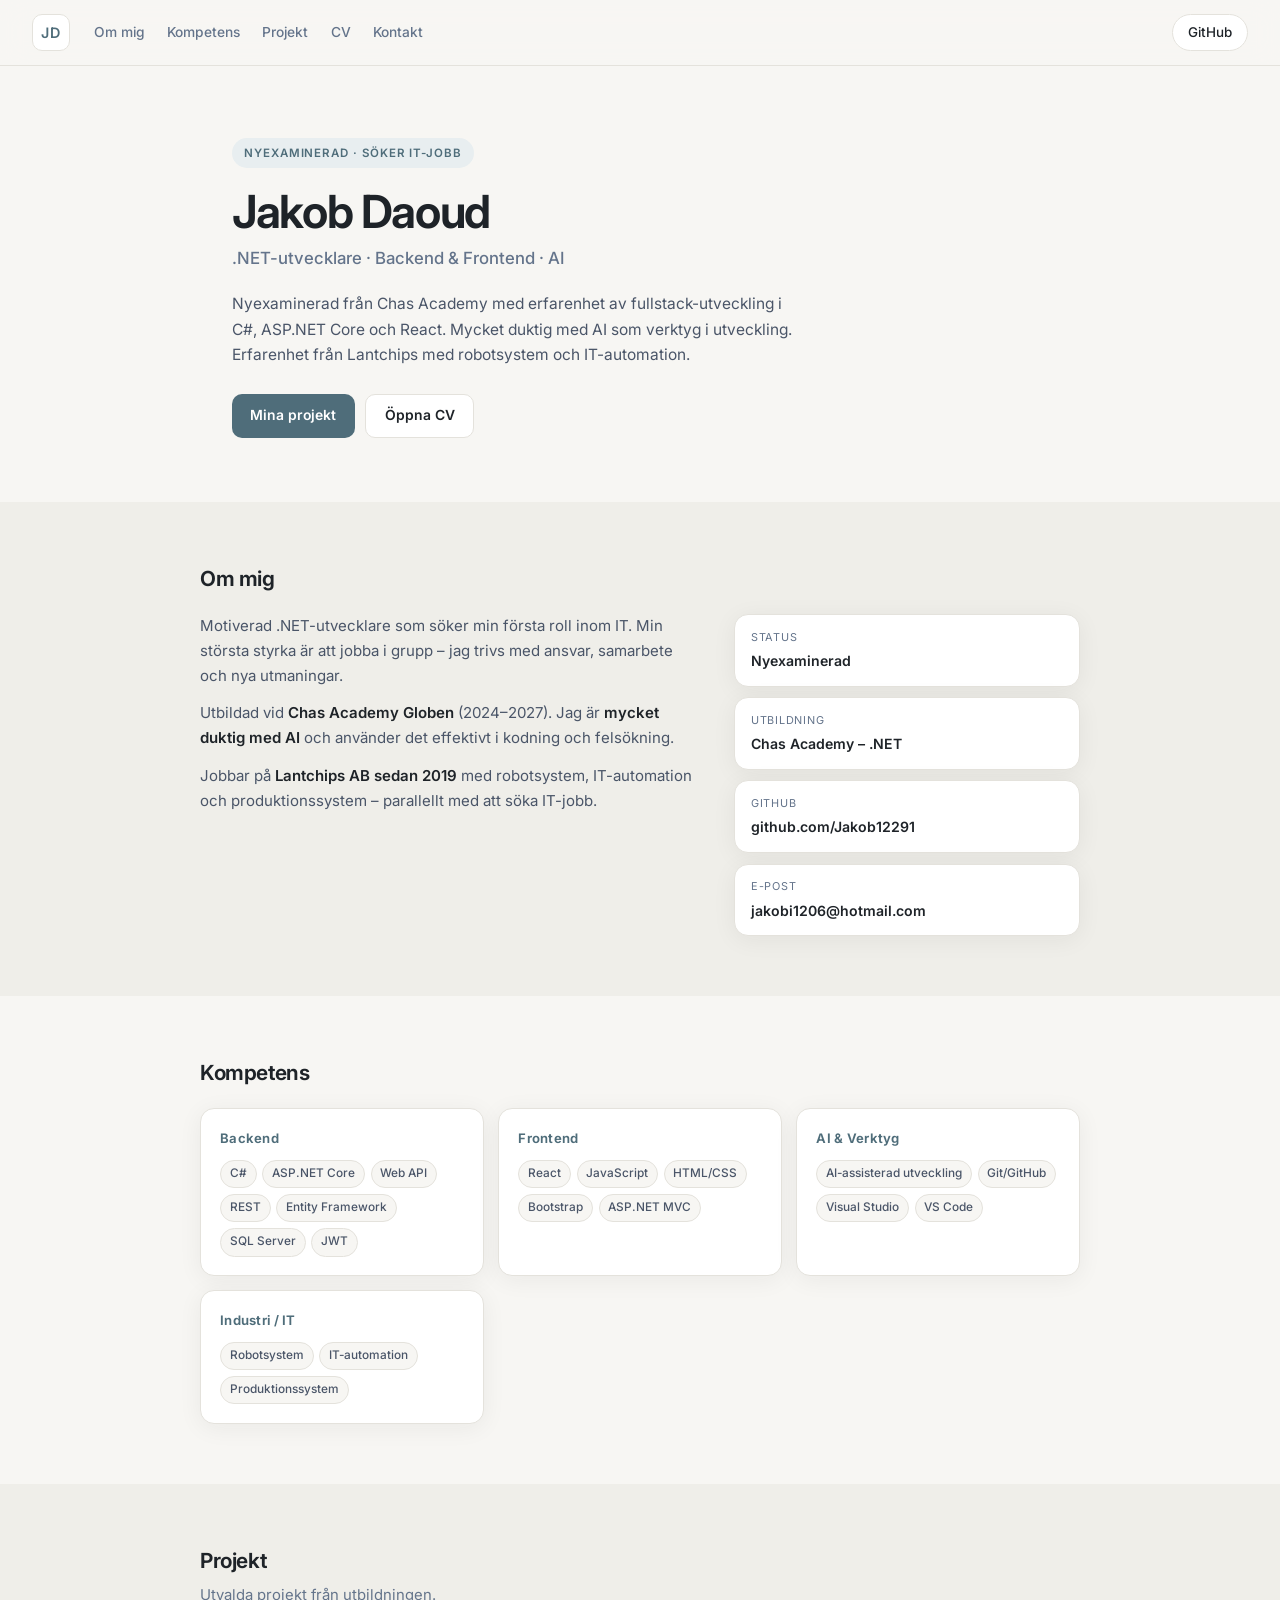
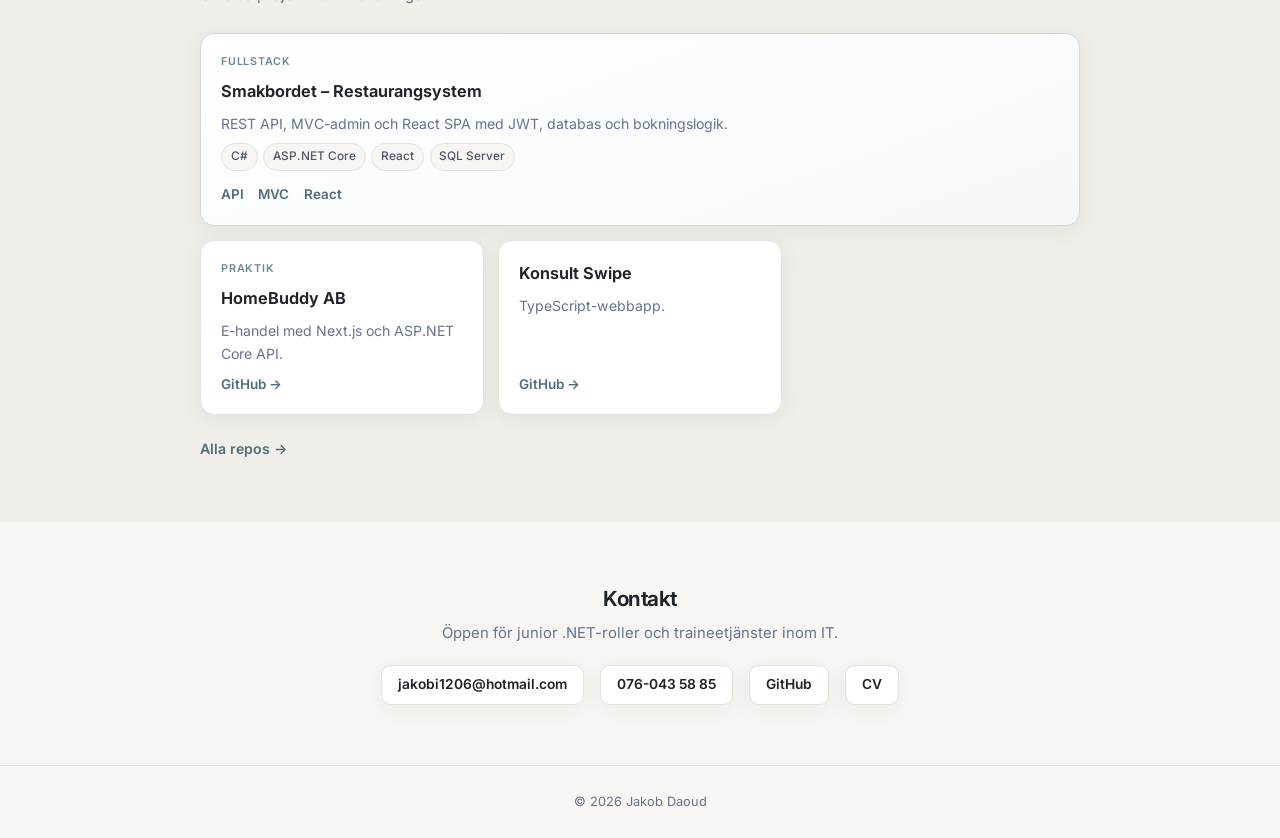
==== commit d5d8e439: "Redesign portfolio and CV with modern lowkey color palette" ====
--- a/index.html
+++ b/index.html
@@ -3,10 +3,9 @@
 <head>
   <meta charset="UTF-8" />
   <meta name="viewport" content="width=device-width, initial-scale=1.0" />
-  <meta name="description" content="Jakob Daoud – Nyexaminerad .NET-utvecklare. Portfolio och CV." />
   <title>Jakob Daoud | .NET-utvecklare</title>
+  <meta name="description" content="Portfolio och CV – Jakob Daoud, nyexaminerad .NET-utvecklare." />
   <link rel="preconnect" href="https://fonts.googleapis.com" />
-  <link rel="preconnect" href="https://fonts.gstatic.com" crossorigin />
   <link href="https://fonts.googleapis.com/css2?family=Inter:wght@400;500;600;650&display=swap" rel="stylesheet" />
   <link rel="stylesheet" href="styles.css" />
 </head>
@@ -24,13 +23,12 @@
   </nav>
 
   <header class="hero">
-    <p class="hero-label">Nyexaminerad · Söker IT-jobb</p>
+    <span class="hero-badge">Nyexaminerad · Söker IT-jobb</span>
     <h1>Jakob Daoud</h1>
     <p class="hero-sub">.NET-utvecklare · Backend &amp; Frontend · AI</p>
     <p class="hero-text">
       Nyexaminerad från Chas Academy med erfarenhet av fullstack-utveckling i C#, ASP.NET Core och React.
-      Van vid att arbeta i team, lösa problem kreativt och använda AI som verktyg i utvecklingsprocessen.
-      Har dessutom flera års erfarenhet från industri med robotsystem och IT-automation på Lantchips.
+      Mycket duktig med AI som verktyg i utveckling. Erfarenhet från Lantchips med robotsystem och IT-automation.
     </p>
     <div class="hero-actions">
       <a class="btn btn-primary" href="#projekt">Mina projekt</a>
@@ -38,30 +36,29 @@
     </div>
   </header>
 
-  <section id="om" class="section section-alt">
+  <section id="om" class="section section-soft">
     <div class="container">
       <h2 class="section-title">Om mig</h2>
       <div class="about-grid">
         <div class="about-text">
           <p>
-            Jag är en motiverad och nyexaminerad .NET-utvecklare som söker min första roll inom IT.
-            Min största styrka är att jobba i grupp – jag trivs med ansvar, samarbete och att lära mig nya saker.
+            Motiverad .NET-utvecklare som söker min första roll inom IT. Min största styrka
+            är att jobba i grupp – jag trivs med ansvar, samarbete och nya utmaningar.
           </p>
           <p>
-            Utbildad vid <strong>Chas Academy Globen</strong> (2024–2027) där jag byggt REST API:er, MVC-webb
-            och React-appar. Jag är <strong>mycket duktig med AI</strong> och använder det effektivt i kodning,
-            felsökning och projektutveckling.
+            Utbildad vid <strong>Chas Academy Globen</strong> (2024–2027). Jag är
+            <strong>mycket duktig med AI</strong> och använder det effektivt i kodning och felsökning.
           </p>
           <p>
-            Parallellt har jag jobbat på <strong>Lantchips AB sedan 2019</strong>, där jag bland annat arbetat med
-            robotsystem, IT-automation och produktionssystem – erfarenhet som gett mig förståelse för teknik i praktiken.
+            Jobbar på <strong>Lantchips AB sedan 2019</strong> med robotsystem, IT-automation
+            och produktionssystem – parallellt med att söka IT-jobb.
           </p>
         </div>
-        <div class="about-facts">
-          <div class="fact"><span>Status</span><strong>Nyexaminerad · Söker jobb</strong></div>
-          <div class="fact"><span>Utbildning</span><strong>Chas Academy – .NET</strong></div>
-          <div class="fact"><span>Arbete</span><strong>Lantchips AB (2019–)</strong></div>
-          <div class="fact"><span>Portfolio</span><strong>github.com/Jakob12291</strong></div>
+        <div class="about-cards">
+          <div class="card"><div class="card-label">Status</div><div class="card-value">Nyexaminerad</div></div>
+          <div class="card"><div class="card-label">Utbildning</div><div class="card-value">Chas Academy – .NET</div></div>
+          <div class="card"><div class="card-label">GitHub</div><div class="card-value">github.com/Jakob12291</div></div>
+          <div class="card"><div class="card-label">E-post</div><div class="card-value">jakobi1206@hotmail.com</div></div>
         </div>
       </div>
     </div>
@@ -89,27 +86,26 @@
           <h3>AI &amp; Verktyg</h3>
           <div class="tags">
             <span>AI-assisterad utveckling</span><span>Git/GitHub</span>
-            <span>Visual Studio</span><span>VS Code</span><span>Swagger</span>
+            <span>Visual Studio</span><span>VS Code</span>
           </div>
         </div>
         <div class="skill-card">
           <h3>Industri / IT</h3>
           <div class="tags">
             <span>Robotsystem</span><span>IT-automation</span><span>Produktionssystem</span>
-            <span>IT mjukvara &amp; hårdvara</span>
           </div>
         </div>
       </div>
     </div>
   </section>
 
-  <section id="projekt" class="section section-alt">
+  <section id="projekt" class="section section-soft">
     <div class="container">
       <h2 class="section-title">Projekt</h2>
-      <p class="section-lead">Utvalda projekt från utbildningen – se alla på GitHub.</p>
+      <p class="section-lead">Utvalda projekt från utbildningen.</p>
       <div class="projects">
         <article class="project-card featured">
-          <div class="project-badge">Fullstack · Examensprojekt</div>
+          <span class="project-tag">Fullstack</span>
           <h3>Smakbordet – Restaurangsystem</h3>
           <p>REST API, MVC-admin och React SPA med JWT, databas och bokningslogik.</p>
           <div class="tags">
@@ -122,7 +118,7 @@
           </div>
         </article>
         <article class="project-card">
-          <div class="project-badge">Praktik</div>
+          <span class="project-tag">Praktik</span>
           <h3>HomeBuddy AB</h3>
           <p>E-handel med Next.js och ASP.NET Core API.</p>
           <a class="project-link" href="https://github.com/Jakob12291/HomeBuddyAb" target="_blank" rel="noopener">GitHub →</a>
@@ -138,10 +134,10 @@
   </section>
 
   <section id="kontakt" class="section">
-    <div class="container contact-box">
+    <div class="container contact-wrap">
       <h2 class="section-title">Kontakt</h2>
-      <p>Öppen för junior .NET-roller, praktik och traineetjänster inom IT.</p>
-      <div class="contact-links">
+      <p>Öppen för junior .NET-roller och traineetjänster inom IT.</p>
+      <div class="contact-row">
         <a href="mailto:jakobi1206@hotmail.com">jakobi1206@hotmail.com</a>
         <a href="tel:+46760435885">076-043 58 85</a>
         <a href="https://github.com/Jakob12291" target="_blank" rel="noopener">GitHub</a>
--- a/styles.css
+++ b/styles.css
@@ -1,14 +1,16 @@
 :root {
-  --bg: #f6f4f0;
-  --bg-alt: #efede8;
-  --paper: #fffcf9;
-  --ink: #2a2f33;
-  --muted: #6b7280;
-  --accent: #5c7a6a;
-  --accent-soft: #e8efe9;
-  --accent-dark: #465c50;
-  --line: #e3ded6;
-  --radius: 12px;
+  --bg: #f7f6f3;
+  --bg-soft: #efeee9;
+  --surface: #ffffff;
+  --ink: #1e2328;
+  --muted: #64748b;
+  --accent: #4f6d7a;
+  --accent-light: #6b8894;
+  --accent-soft: #e8eef0;
+  --sand: #d4c4a8;
+  --line: #e4e2dc;
+  --radius: 14px;
+  --shadow: 0 4px 24px rgba(30, 35, 40, 0.06);
 }
 
 * { box-sizing: border-box; margin: 0; padding: 0; }
@@ -20,11 +22,13 @@
   background: var(--bg);
   color: var(--ink);
   line-height: 1.65;
-}
-
-a { color: var(--accent-dark); text-decoration: none; }
-a:hover { text-decoration: underline; }
-
+  -webkit-font-smoothing: antialiased;
+}
+
+a { color: var(--accent); text-decoration: none; transition: color 0.15s; }
+a:hover { color: var(--accent-light); }
+
+/* ── Nav ── */
 .nav {
   position: sticky;
   top: 0;
@@ -32,35 +36,36 @@
   display: flex;
   align-items: center;
   gap: 1.5rem;
-  padding: 0.9rem 2rem;
-  background: rgba(246, 244, 240, 0.92);
-  backdrop-filter: blur(10px);
+  padding: 0.85rem 2rem;
+  background: rgba(247, 246, 243, 0.88);
+  backdrop-filter: blur(14px);
   border-bottom: 1px solid var(--line);
 }
 
 .logo {
   font-weight: 600;
-  font-size: 0.95rem;
-  color: var(--accent-dark);
-  background: var(--accent-soft);
-  width: 2.3rem;
-  height: 2.3rem;
-  border-radius: 8px;
+  font-size: 0.9rem;
+  letter-spacing: 0.04em;
+  color: var(--accent);
+  width: 2.35rem;
+  height: 2.35rem;
+  border-radius: 10px;
   display: grid;
   place-items: center;
-  text-decoration: none;
-  border: 1px solid var(--line);
+  background: var(--surface);
+  border: 1px solid var(--line);
+  text-decoration: none;
 }
 
 .nav-links {
   display: flex;
-  gap: 1.25rem;
+  gap: 1.4rem;
   flex: 1;
 }
 
 .nav-links a {
   color: var(--muted);
-  font-size: 0.88rem;
+  font-size: 0.86rem;
   font-weight: 500;
   text-decoration: none;
 }
@@ -68,76 +73,74 @@
 .nav-links a:hover { color: var(--ink); }
 
 .nav-github {
-  display: flex;
-  align-items: center;
-  gap: 0.4rem;
-  color: var(--ink);
-  font-size: 0.85rem;
+  font-size: 0.84rem;
   font-weight: 500;
-  padding: 0.4rem 0.8rem;
+  color: var(--ink);
+  padding: 0.42rem 0.95rem;
+  background: var(--surface);
   border: 1px solid var(--line);
   border-radius: 999px;
-  background: var(--paper);
   text-decoration: none;
 }
 
 .nav-github:hover {
-  border-color: var(--accent);
-  text-decoration: none;
-}
-
+  border-color: var(--accent-light);
+  text-decoration: none;
+}
+
+/* ── Hero ── */
 .hero {
-  max-width: 900px;
+  max-width: 880px;
   margin: 0 auto;
-  padding: 4rem 2rem 3.5rem;
-}
-
-.hero-label {
-  color: var(--accent);
-  font-size: 0.78rem;
-  font-weight: 600;
+  padding: 4.5rem 2rem 4rem;
+}
+
+.hero-badge {
+  display: inline-block;
+  font-size: 0.72rem;
+  font-weight: 600;
+  letter-spacing: 0.08em;
   text-transform: uppercase;
-  letter-spacing: 0.1em;
-  margin-bottom: 0.6rem;
+  color: var(--accent);
+  background: var(--accent-soft);
+  padding: 0.35rem 0.75rem;
+  border-radius: 999px;
+  margin-bottom: 1.1rem;
 }
 
 .hero h1 {
-  font-size: clamp(2rem, 4vw, 2.75rem);
+  font-size: clamp(2.1rem, 4.5vw, 2.85rem);
   font-weight: 650;
-  letter-spacing: -0.02em;
-  line-height: 1.15;
-  margin-bottom: 0.4rem;
-  color: var(--ink);
+  letter-spacing: -0.03em;
+  line-height: 1.12;
+  margin-bottom: 0.5rem;
 }
 
 .hero-sub {
   font-size: 1.05rem;
   color: var(--muted);
-  margin-bottom: 1.1rem;
+  font-weight: 500;
+  margin-bottom: 1.15rem;
 }
 
 .hero-text {
-  color: #4b5563;
-  max-width: 38rem;
-  margin-bottom: 1.5rem;
-  font-size: 0.98rem;
-}
-
-.hero-actions {
-  display: flex;
-  flex-wrap: wrap;
-  gap: 0.6rem;
-}
+  font-size: 0.97rem;
+  color: #4a5568;
+  max-width: 36rem;
+  margin-bottom: 1.6rem;
+}
+
+.hero-actions { display: flex; flex-wrap: wrap; gap: 0.65rem; }
 
 .btn {
   display: inline-flex;
   align-items: center;
-  padding: 0.6rem 1.05rem;
-  border-radius: 8px;
-  font-size: 0.88rem;
-  font-weight: 600;
-  text-decoration: none;
-  transition: 0.15s;
+  padding: 0.62rem 1.15rem;
+  border-radius: 10px;
+  font-size: 0.87rem;
+  font-weight: 600;
+  text-decoration: none;
+  transition: all 0.15s;
 }
 
 .btn-primary {
@@ -146,214 +149,223 @@
 }
 
 .btn-primary:hover {
-  background: var(--accent-dark);
+  background: var(--accent-light);
+  color: white;
   text-decoration: none;
 }
 
 .btn-outline {
-  border: 1px solid var(--line);
-  color: var(--ink);
-  background: var(--paper);
+  background: var(--surface);
+  color: var(--ink);
+  border: 1px solid var(--line);
 }
 
 .btn-outline:hover {
-  border-color: var(--accent);
-  text-decoration: none;
-}
-
-.section { padding: 3.5rem 2rem; }
-.section-alt { background: var(--bg-alt); }
-
-.container { max-width: 900px; margin: 0 auto; }
+  border-color: var(--accent-light);
+  text-decoration: none;
+}
+
+/* ── Sections ── */
+.section { padding: 3.75rem 2rem; }
+.section-soft { background: var(--bg-soft); }
+
+.container { max-width: 880px; margin: 0 auto; }
 
 .section-title {
-  font-size: 1.35rem;
+  font-size: 1.3rem;
   font-weight: 650;
-  margin-bottom: 0.35rem;
-  letter-spacing: -0.01em;
-  color: var(--ink);
+  letter-spacing: -0.02em;
+  margin-bottom: 0.3rem;
 }
 
 .section-lead {
   color: var(--muted);
-  margin-bottom: 1.75rem;
-  font-size: 0.95rem;
-}
-
+  font-size: 0.93rem;
+  margin-bottom: 1.6rem;
+}
+
+/* ── About ── */
 .about-grid {
   display: grid;
-  grid-template-columns: 1.5fr 1fr;
+  grid-template-columns: 1.45fr 1fr;
   gap: 2rem;
-  margin-top: 1.25rem;
+  margin-top: 1.1rem;
 }
 
 .about-text p {
-  color: #4b5563;
-  margin-bottom: 0.85rem;
-  font-size: 0.95rem;
-}
-
-.about-text strong { color: var(--ink); }
-
-.about-facts {
-  display: flex;
-  flex-direction: column;
-  gap: 0.7rem;
-}
-
-.fact {
-  background: var(--paper);
-  border: 1px solid var(--line);
-  border-radius: 8px;
-  padding: 0.75rem 0.9rem;
-}
-
-.fact span {
-  display: block;
-  font-size: 0.7rem;
-  color: var(--muted);
+  font-size: 0.94rem;
+  color: #4a5568;
+  margin-bottom: 0.8rem;
+}
+
+.about-text strong { color: var(--ink); font-weight: 600; }
+
+.about-cards { display: flex; flex-direction: column; gap: 0.65rem; }
+
+.card {
+  background: var(--surface);
+  border: 1px solid var(--line);
+  border-radius: var(--radius);
+  padding: 0.85rem 1rem;
+  box-shadow: var(--shadow);
+}
+
+.card-label {
+  font-size: 0.68rem;
   text-transform: uppercase;
-  letter-spacing: 0.06em;
-  margin-bottom: 0.1rem;
-}
-
-.fact strong { font-size: 0.88rem; font-weight: 600; }
-
+  letter-spacing: 0.07em;
+  color: var(--muted);
+  margin-bottom: 0.15rem;
+}
+
+.card-value {
+  font-size: 0.88rem;
+  font-weight: 600;
+  color: var(--ink);
+}
+
+/* ── Skills ── */
 .skills-grid {
   display: grid;
-  grid-template-columns: repeat(auto-fit, minmax(240px, 1fr));
-  gap: 1rem;
-  margin-top: 1.25rem;
+  grid-template-columns: repeat(auto-fit, minmax(220px, 1fr));
+  gap: 0.9rem;
+  margin-top: 1.1rem;
 }
 
 .skill-card {
-  background: var(--paper);
+  background: var(--surface);
   border: 1px solid var(--line);
   border-radius: var(--radius);
-  padding: 1.2rem;
+  padding: 1.15rem 1.2rem;
+  box-shadow: var(--shadow);
 }
 
 .skill-card h3 {
-  font-size: 0.88rem;
-  margin-bottom: 0.7rem;
-  color: var(--accent-dark);
+  font-size: 0.82rem;
   font-weight: 650;
-}
-
-.tags {
-  display: flex;
-  flex-wrap: wrap;
-  gap: 0.35rem;
-}
+  color: var(--accent);
+  margin-bottom: 0.65rem;
+  letter-spacing: 0.02em;
+}
+
+.tags { display: flex; flex-wrap: wrap; gap: 0.35rem; }
 
 .tags span {
-  background: var(--accent-soft);
-  color: var(--accent-dark);
-  font-size: 0.76rem;
+  font-size: 0.74rem;
+  font-weight: 500;
+  color: #4a5568;
+  background: var(--bg);
+  border: 1px solid var(--line);
   padding: 0.22rem 0.55rem;
   border-radius: 999px;
-  border: 1px solid #d5e0d8;
-}
-
+}
+
+/* ── Projects ── */
 .projects {
   display: grid;
-  grid-template-columns: repeat(auto-fit, minmax(260px, 1fr));
-  gap: 1rem;
+  grid-template-columns: repeat(auto-fit, minmax(250px, 1fr));
+  gap: 0.9rem;
 }
 
 .project-card {
-  background: var(--paper);
+  background: var(--surface);
   border: 1px solid var(--line);
   border-radius: var(--radius);
-  padding: 1.25rem;
+  padding: 1.2rem 1.25rem;
+  box-shadow: var(--shadow);
   display: flex;
   flex-direction: column;
-  gap: 0.5rem;
-}
+  gap: 0.45rem;
+  transition: border-color 0.15s;
+}
+
+.project-card:hover { border-color: #c8d4d8; }
 
 .project-card.featured {
   grid-column: 1 / -1;
-  border-color: #cdd8d1;
-  background: linear-gradient(180deg, #fffcf9, #f3f7f4);
-}
-
-.project-badge {
-  font-size: 0.68rem;
+  border-color: #cdd8dc;
+  background: linear-gradient(160deg, #ffffff 0%, #f5f8f9 100%);
+}
+
+.project-tag {
+  font-size: 0.67rem;
   font-weight: 600;
   text-transform: uppercase;
   letter-spacing: 0.07em;
-  color: var(--accent);
+  color: var(--accent-light);
 }
 
 .project-card h3 {
-  font-size: 1.05rem;
+  font-size: 1.02rem;
   font-weight: 650;
 }
 
 .project-card p {
-  color: var(--muted);
-  font-size: 0.9rem;
+  font-size: 0.88rem;
+  color: var(--muted);
   flex: 1;
 }
 
 .project-links {
   display: flex;
-  gap: 0.85rem;
-  margin-top: 0.25rem;
+  gap: 0.9rem;
+  margin-top: 0.3rem;
 }
 
 .project-links a,
 .project-link {
-  font-size: 0.85rem;
-  font-weight: 600;
-  color: var(--accent-dark);
+  font-size: 0.84rem;
+  font-weight: 600;
+  color: var(--accent);
   text-decoration: none;
 }
 
 .all-repos {
   display: inline-block;
-  margin-top: 1.5rem;
-  font-weight: 600;
-  font-size: 0.9rem;
-  color: var(--accent-dark);
-}
-
-.contact-box { text-align: center; }
-
-.contact-box p {
-  color: var(--muted);
-  margin-bottom: 1.25rem;
-  font-size: 0.95rem;
-}
-
-.contact-links {
+  margin-top: 1.4rem;
+  font-size: 0.88rem;
+  font-weight: 600;
+  color: var(--accent);
+}
+
+/* ── Contact ── */
+.contact-wrap { text-align: center; }
+
+.contact-wrap p {
+  color: var(--muted);
+  font-size: 0.93rem;
+  margin-bottom: 1.2rem;
+}
+
+.contact-row {
   display: flex;
   flex-wrap: wrap;
   justify-content: center;
-  gap: 0.75rem 1.25rem;
-}
-
-.contact-links a {
-  font-weight: 600;
-  font-size: 0.88rem;
-  color: var(--ink);
-  padding: 0.45rem 0.9rem;
-  background: var(--paper);
-  border: 1px solid var(--line);
-  border-radius: 8px;
-  text-decoration: none;
-}
-
-.contact-links a:hover {
-  border-color: var(--accent);
+  gap: 0.65rem 1rem;
+}
+
+.contact-row a {
+  font-size: 0.86rem;
+  font-weight: 600;
+  color: var(--ink);
+  padding: 0.48rem 1rem;
+  background: var(--surface);
+  border: 1px solid var(--line);
+  border-radius: 10px;
+  text-decoration: none;
+  box-shadow: var(--shadow);
+}
+
+.contact-row a:hover {
+  border-color: var(--accent-light);
   text-decoration: none;
 }
 
 .footer {
   text-align: center;
-  padding: 1.75rem;
-  color: var(--muted);
-  font-size: 0.82rem;
+  padding: 1.6rem;
+  font-size: 0.8rem;
+  color: var(--muted);
   border-top: 1px solid var(--line);
 }
 
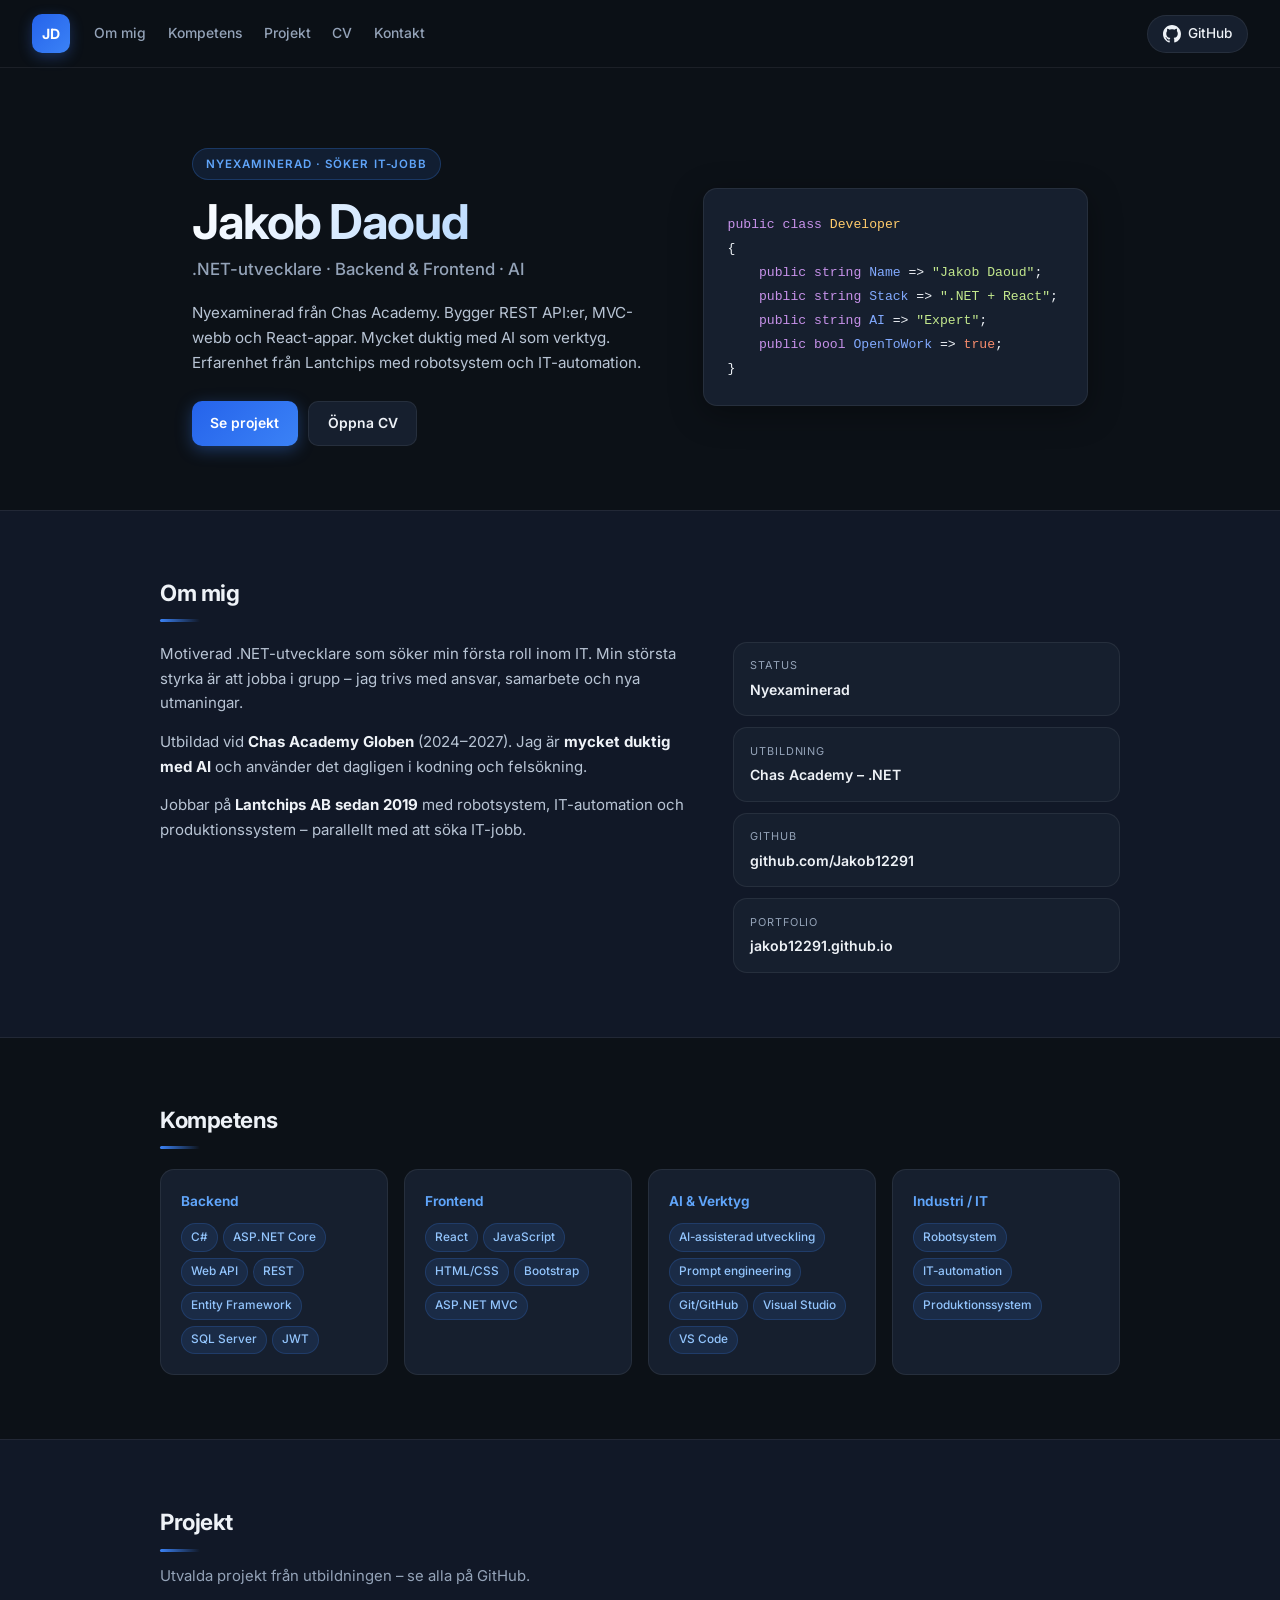
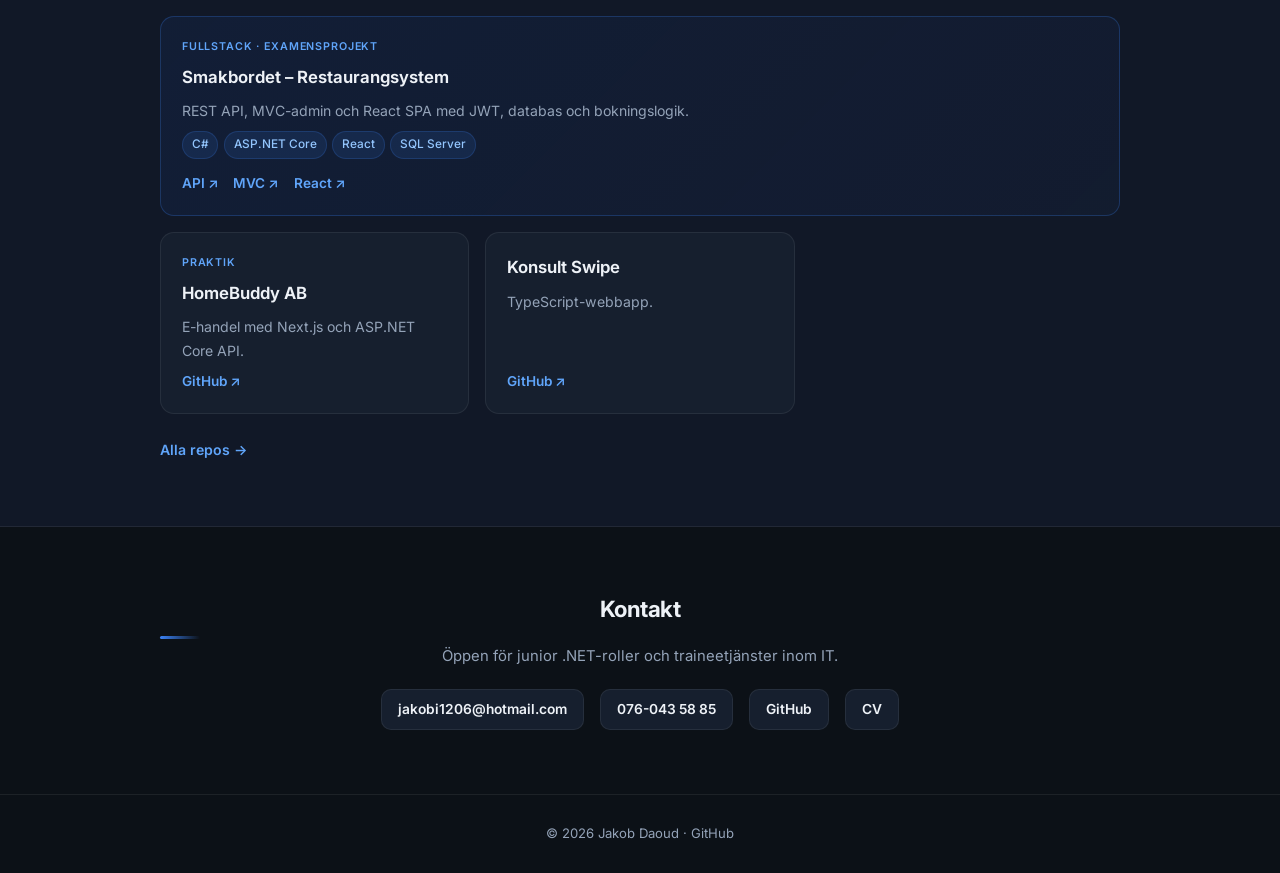
==== commit 0f0d7bb2: "Dark blue redesign with polished portfolio and CV styling" ====
--- a/index.html
+++ b/index.html
@@ -4,9 +4,9 @@
   <meta charset="UTF-8" />
   <meta name="viewport" content="width=device-width, initial-scale=1.0" />
   <title>Jakob Daoud | .NET-utvecklare</title>
-  <meta name="description" content="Portfolio och CV – Jakob Daoud, nyexaminerad .NET-utvecklare." />
+  <meta name="description" content="Portfolio – Jakob Daoud, nyexaminerad .NET-utvecklare." />
   <link rel="preconnect" href="https://fonts.googleapis.com" />
-  <link href="https://fonts.googleapis.com/css2?family=Inter:wght@400;500;600;650&display=swap" rel="stylesheet" />
+  <link href="https://fonts.googleapis.com/css2?family=Inter:wght@400;500;600;700&family=JetBrains+Mono:wght@400;500&display=swap" rel="stylesheet" />
   <link rel="stylesheet" href="styles.css" />
 </head>
 <body>
@@ -19,24 +19,38 @@
       <a href="cv.html">CV</a>
       <a href="#kontakt">Kontakt</a>
     </div>
-    <a class="nav-github" href="https://github.com/Jakob12291" target="_blank" rel="noopener">GitHub</a>
+    <a class="nav-github" href="https://github.com/Jakob12291" target="_blank" rel="noopener">
+      <svg width="18" height="18" viewBox="0 0 24 24" fill="currentColor"><path d="M12 0C5.37 0 0 5.37 0 12c0 5.31 3.435 9.795 8.205 11.385.6.105.825-.255.825-.57 0-.285-.015-1.23-.015-2.235-3.015.555-3.795-.735-4.035-1.41-.135-.345-.72-1.41-1.23-1.695-.42-.225-1.02-.78-.015-.795.945-.015 1.62.87 1.845 1.23 1.08 1.815 2.805 1.305 3.495.99.105-.78.42-1.305.765-1.605-2.67-.3-5.46-1.335-5.46-5.925 0-1.305.465-2.385 1.23-3.225-.12-.3-.54-1.53.12-3.18 0 0 1.005-.315 3.3 1.23.96-.27 1.98-.405 3-.405s2.04.135 3 .405c2.295-1.56 3.3-1.23 3.3-1.23.66 1.65.24 2.88.12 3.18.765.84 1.23 1.905 1.23 3.225 0 4.605-2.805 5.625-5.475 5.925.435.375.81 1.095.81 2.22 0 1.605-.015 2.895-.015 3.3 0 .315.225.69.825.57A12.02 12.02 0 0024 12c0-6.63-5.37-12-12-12z"/></svg>
+      GitHub
+    </a>
   </nav>
 
   <header class="hero">
-    <span class="hero-badge">Nyexaminerad · Söker IT-jobb</span>
-    <h1>Jakob Daoud</h1>
-    <p class="hero-sub">.NET-utvecklare · Backend &amp; Frontend · AI</p>
-    <p class="hero-text">
-      Nyexaminerad från Chas Academy med erfarenhet av fullstack-utveckling i C#, ASP.NET Core och React.
-      Mycket duktig med AI som verktyg i utveckling. Erfarenhet från Lantchips med robotsystem och IT-automation.
-    </p>
-    <div class="hero-actions">
-      <a class="btn btn-primary" href="#projekt">Mina projekt</a>
-      <a class="btn btn-outline" href="cv.html">Öppna CV</a>
+    <div>
+      <span class="hero-badge">Nyexaminerad · Söker IT-jobb</span>
+      <h1>Jakob Daoud</h1>
+      <p class="hero-sub">.NET-utvecklare · Backend &amp; Frontend · AI</p>
+      <p class="hero-text">
+        Nyexaminerad från Chas Academy. Bygger REST API:er, MVC-webb och React-appar.
+        Mycket duktig med AI som verktyg. Erfarenhet från Lantchips med robotsystem och IT-automation.
+      </p>
+      <div class="hero-actions">
+        <a class="btn btn-primary" href="#projekt">Se projekt</a>
+        <a class="btn btn-outline" href="cv.html">Öppna CV</a>
+      </div>
+    </div>
+    <div class="hero-card">
+      <pre><code><span class="c-kw">public class</span> <span class="c-type">Developer</span>
+{
+    <span class="c-kw">public string</span> <span class="c-prop">Name</span> => <span class="c-str">"Jakob Daoud"</span>;
+    <span class="c-kw">public string</span> <span class="c-prop">Stack</span> => <span class="c-str">".NET + React"</span>;
+    <span class="c-kw">public string</span> <span class="c-prop">AI</span> => <span class="c-str">"Expert"</span>;
+    <span class="c-kw">public bool</span> <span class="c-prop">OpenToWork</span> => <span class="c-bool">true</span>;
+}</code></pre>
     </div>
   </header>
 
-  <section id="om" class="section section-soft">
+  <section id="om" class="section section-alt">
     <div class="container">
       <h2 class="section-title">Om mig</h2>
       <div class="about-grid">
@@ -47,7 +61,7 @@
           </p>
           <p>
             Utbildad vid <strong>Chas Academy Globen</strong> (2024–2027). Jag är
-            <strong>mycket duktig med AI</strong> och använder det effektivt i kodning och felsökning.
+            <strong>mycket duktig med AI</strong> och använder det dagligen i kodning och felsökning.
           </p>
           <p>
             Jobbar på <strong>Lantchips AB sedan 2019</strong> med robotsystem, IT-automation
@@ -58,7 +72,7 @@
           <div class="card"><div class="card-label">Status</div><div class="card-value">Nyexaminerad</div></div>
           <div class="card"><div class="card-label">Utbildning</div><div class="card-value">Chas Academy – .NET</div></div>
           <div class="card"><div class="card-label">GitHub</div><div class="card-value">github.com/Jakob12291</div></div>
-          <div class="card"><div class="card-label">E-post</div><div class="card-value">jakobi1206@hotmail.com</div></div>
+          <div class="card"><div class="card-label">Portfolio</div><div class="card-value">jakob12291.github.io</div></div>
         </div>
       </div>
     </div>
@@ -85,8 +99,8 @@
         <div class="skill-card">
           <h3>AI &amp; Verktyg</h3>
           <div class="tags">
-            <span>AI-assisterad utveckling</span><span>Git/GitHub</span>
-            <span>Visual Studio</span><span>VS Code</span>
+            <span>AI-assisterad utveckling</span><span>Prompt engineering</span>
+            <span>Git/GitHub</span><span>Visual Studio</span><span>VS Code</span>
           </div>
         </div>
         <div class="skill-card">
@@ -99,34 +113,34 @@
     </div>
   </section>
 
-  <section id="projekt" class="section section-soft">
+  <section id="projekt" class="section section-alt">
     <div class="container">
       <h2 class="section-title">Projekt</h2>
-      <p class="section-lead">Utvalda projekt från utbildningen.</p>
+      <p class="section-lead">Utvalda projekt från utbildningen – se alla på GitHub.</p>
       <div class="projects">
         <article class="project-card featured">
-          <span class="project-tag">Fullstack</span>
+          <span class="project-tag">Fullstack · Examensprojekt</span>
           <h3>Smakbordet – Restaurangsystem</h3>
           <p>REST API, MVC-admin och React SPA med JWT, databas och bokningslogik.</p>
           <div class="tags">
             <span>C#</span><span>ASP.NET Core</span><span>React</span><span>SQL Server</span>
           </div>
           <div class="project-links">
-            <a href="https://github.com/Jakob12291/RestaurangBokning" target="_blank" rel="noopener">API</a>
-            <a href="https://github.com/Jakob12291/RestaurangMVC" target="_blank" rel="noopener">MVC</a>
-            <a href="https://github.com/Jakob12291/RestaurangReact" target="_blank" rel="noopener">React</a>
+            <a href="https://github.com/Jakob12291/RestaurangBokning" target="_blank" rel="noopener">API ↗</a>
+            <a href="https://github.com/Jakob12291/RestaurangMVC" target="_blank" rel="noopener">MVC ↗</a>
+            <a href="https://github.com/Jakob12291/RestaurangReact" target="_blank" rel="noopener">React ↗</a>
           </div>
         </article>
         <article class="project-card">
           <span class="project-tag">Praktik</span>
           <h3>HomeBuddy AB</h3>
           <p>E-handel med Next.js och ASP.NET Core API.</p>
-          <a class="project-link" href="https://github.com/Jakob12291/HomeBuddyAb" target="_blank" rel="noopener">GitHub →</a>
+          <a class="project-link" href="https://github.com/Jakob12291/HomeBuddyAb" target="_blank" rel="noopener">GitHub ↗</a>
         </article>
         <article class="project-card">
           <h3>Konsult Swipe</h3>
           <p>TypeScript-webbapp.</p>
-          <a class="project-link" href="https://github.com/Jakob12291/konsult-swipe" target="_blank" rel="noopener">GitHub →</a>
+          <a class="project-link" href="https://github.com/Jakob12291/konsult-swipe" target="_blank" rel="noopener">GitHub ↗</a>
         </article>
       </div>
       <a class="all-repos" href="https://github.com/Jakob12291?tab=repositories" target="_blank" rel="noopener">Alla repos →</a>
@@ -147,7 +161,7 @@
   </section>
 
   <footer class="footer">
-    <p>© 2026 Jakob Daoud</p>
+    <p>© 2026 Jakob Daoud · <a href="https://github.com/Jakob12291">GitHub</a></p>
   </footer>
 </body>
 </html>
--- a/styles.css
+++ b/styles.css
@@ -1,16 +1,16 @@
 :root {
-  --bg: #f7f6f3;
-  --bg-soft: #efeee9;
-  --surface: #ffffff;
-  --ink: #1e2328;
-  --muted: #64748b;
-  --accent: #4f6d7a;
-  --accent-light: #6b8894;
-  --accent-soft: #e8eef0;
-  --sand: #d4c4a8;
-  --line: #e4e2dc;
+  --bg: #0c1117;
+  --bg-alt: #111827;
+  --surface: #161f2e;
+  --surface-hover: #1c2838;
+  --ink: #eef2f7;
+  --muted: #94a3b8;
+  --accent: #3b82f6;
+  --accent-glow: #60a5fa;
+  --accent-soft: rgba(59, 130, 246, 0.12);
+  --line: rgba(255, 255, 255, 0.07);
   --radius: 14px;
-  --shadow: 0 4px 24px rgba(30, 35, 40, 0.06);
+  --shadow: 0 8px 32px rgba(0, 0, 0, 0.35);
 }
 
 * { box-sizing: border-box; margin: 0; padding: 0; }
@@ -25,8 +25,8 @@
   -webkit-font-smoothing: antialiased;
 }
 
-a { color: var(--accent); text-decoration: none; transition: color 0.15s; }
-a:hover { color: var(--accent-light); }
+a { color: var(--accent-glow); text-decoration: none; transition: color 0.15s; }
+a:hover { color: #93c5fd; }
 
 /* ── Nav ── */
 .nav {
@@ -36,36 +36,35 @@
   display: flex;
   align-items: center;
   gap: 1.5rem;
-  padding: 0.85rem 2rem;
-  background: rgba(247, 246, 243, 0.88);
-  backdrop-filter: blur(14px);
+  padding: 0.9rem 2rem;
+  background: rgba(12, 17, 23, 0.88);
+  backdrop-filter: blur(16px);
   border-bottom: 1px solid var(--line);
 }
 
 .logo {
-  font-weight: 600;
-  font-size: 0.9rem;
-  letter-spacing: 0.04em;
-  color: var(--accent);
-  width: 2.35rem;
-  height: 2.35rem;
+  font-weight: 700;
+  font-size: 0.88rem;
+  color: white;
+  width: 2.4rem;
+  height: 2.4rem;
   border-radius: 10px;
   display: grid;
   place-items: center;
-  background: var(--surface);
-  border: 1px solid var(--line);
-  text-decoration: none;
+  background: linear-gradient(135deg, #2563eb, #3b82f6);
+  text-decoration: none;
+  box-shadow: 0 4px 14px rgba(59, 130, 246, 0.3);
 }
 
 .nav-links {
   display: flex;
-  gap: 1.4rem;
+  gap: 1.35rem;
   flex: 1;
 }
 
 .nav-links a {
   color: var(--muted);
-  font-size: 0.86rem;
+  font-size: 0.87rem;
   font-weight: 500;
   text-decoration: none;
 }
@@ -73,60 +72,73 @@
 .nav-links a:hover { color: var(--ink); }
 
 .nav-github {
-  font-size: 0.84rem;
+  display: flex;
+  align-items: center;
+  gap: 0.4rem;
+  font-size: 0.85rem;
   font-weight: 500;
   color: var(--ink);
   padding: 0.42rem 0.95rem;
-  background: var(--surface);
   border: 1px solid var(--line);
   border-radius: 999px;
-  text-decoration: none;
+  background: var(--surface);
+  text-decoration: none;
+  transition: border-color 0.15s, background 0.15s;
 }
 
 .nav-github:hover {
-  border-color: var(--accent-light);
+  border-color: rgba(59, 130, 246, 0.4);
+  background: var(--surface-hover);
   text-decoration: none;
 }
 
 /* ── Hero ── */
 .hero {
-  max-width: 880px;
+  max-width: 960px;
   margin: 0 auto;
-  padding: 4.5rem 2rem 4rem;
+  padding: 5rem 2rem 4rem;
+  display: grid;
+  grid-template-columns: 1.2fr 1fr;
+  gap: 3rem;
+  align-items: center;
 }
 
 .hero-badge {
   display: inline-block;
   font-size: 0.72rem;
   font-weight: 600;
-  letter-spacing: 0.08em;
+  letter-spacing: 0.09em;
   text-transform: uppercase;
-  color: var(--accent);
+  color: var(--accent-glow);
   background: var(--accent-soft);
-  padding: 0.35rem 0.75rem;
+  border: 1px solid rgba(59, 130, 246, 0.25);
+  padding: 0.35rem 0.8rem;
   border-radius: 999px;
-  margin-bottom: 1.1rem;
+  margin-bottom: 1rem;
 }
 
 .hero h1 {
-  font-size: clamp(2.1rem, 4.5vw, 2.85rem);
-  font-weight: 650;
+  font-size: clamp(2.2rem, 4.5vw, 3rem);
+  font-weight: 700;
   letter-spacing: -0.03em;
-  line-height: 1.12;
-  margin-bottom: 0.5rem;
+  line-height: 1.1;
+  margin-bottom: 0.45rem;
+  background: linear-gradient(135deg, #ffffff 0%, #93c5fd 100%);
+  -webkit-background-clip: text;
+  -webkit-text-fill-color: transparent;
+  background-clip: text;
 }
 
 .hero-sub {
   font-size: 1.05rem;
   color: var(--muted);
   font-weight: 500;
-  margin-bottom: 1.15rem;
+  margin-bottom: 1rem;
 }
 
 .hero-text {
-  font-size: 0.97rem;
-  color: #4a5568;
-  max-width: 36rem;
+  font-size: 0.95rem;
+  color: #b8c4d4;
   margin-bottom: 1.6rem;
 }
 
@@ -144,108 +156,144 @@
 }
 
 .btn-primary {
-  background: var(--accent);
+  background: linear-gradient(135deg, #2563eb, #3b82f6);
   color: white;
+  box-shadow: 0 4px 16px rgba(59, 130, 246, 0.35);
 }
 
 .btn-primary:hover {
-  background: var(--accent-light);
+  box-shadow: 0 6px 22px rgba(59, 130, 246, 0.45);
+  transform: translateY(-1px);
+  text-decoration: none;
   color: white;
-  text-decoration: none;
 }
 
 .btn-outline {
-  background: var(--surface);
   color: var(--ink);
   border: 1px solid var(--line);
+  background: var(--surface);
 }
 
 .btn-outline:hover {
-  border-color: var(--accent-light);
-  text-decoration: none;
-}
+  border-color: rgba(59, 130, 246, 0.4);
+  text-decoration: none;
+}
+
+.hero-card {
+  background: var(--surface);
+  border: 1px solid var(--line);
+  border-radius: var(--radius);
+  padding: 1.5rem;
+  box-shadow: var(--shadow);
+}
+
+.hero-card pre {
+  font-family: "JetBrains Mono", "Cascadia Code", monospace;
+  font-size: 0.82rem;
+  line-height: 1.75;
+  overflow-x: auto;
+}
+
+.c-kw { color: #c792ea; }
+.c-type { color: #ffcb6b; }
+.c-str { color: #c3e88d; }
+.c-bool { color: #f78c6c; }
+.c-prop { color: #82aaff; }
 
 /* ── Sections ── */
-.section { padding: 3.75rem 2rem; }
-.section-soft { background: var(--bg-soft); }
-
-.container { max-width: 880px; margin: 0 auto; }
+.section { padding: 4rem 2rem; }
+.section-alt { background: var(--bg-alt); border-top: 1px solid var(--line); border-bottom: 1px solid var(--line); }
+
+.container { max-width: 960px; margin: 0 auto; }
 
 .section-title {
-  font-size: 1.3rem;
-  font-weight: 650;
+  font-size: 1.4rem;
+  font-weight: 700;
   letter-spacing: -0.02em;
-  margin-bottom: 0.3rem;
+  margin-bottom: 0.35rem;
+}
+
+.section-title::after {
+  content: "";
+  display: block;
+  width: 2.5rem;
+  height: 3px;
+  background: linear-gradient(90deg, var(--accent), transparent);
+  border-radius: 999px;
+  margin-top: 0.45rem;
 }
 
 .section-lead {
   color: var(--muted);
   font-size: 0.93rem;
-  margin-bottom: 1.6rem;
+  margin-bottom: 1.75rem;
+  margin-top: 0.75rem;
 }
 
 /* ── About ── */
 .about-grid {
   display: grid;
-  grid-template-columns: 1.45fr 1fr;
+  grid-template-columns: 1.4fr 1fr;
   gap: 2rem;
-  margin-top: 1.1rem;
+  margin-top: 1.25rem;
 }
 
 .about-text p {
   font-size: 0.94rem;
-  color: #4a5568;
-  margin-bottom: 0.8rem;
-}
-
-.about-text strong { color: var(--ink); font-weight: 600; }
-
-.about-cards { display: flex; flex-direction: column; gap: 0.65rem; }
+  color: #b8c4d4;
+  margin-bottom: 0.85rem;
+}
+
+.about-text strong { color: var(--ink); }
+
+.about-cards { display: flex; flex-direction: column; gap: 0.7rem; }
 
 .card {
   background: var(--surface);
   border: 1px solid var(--line);
   border-radius: var(--radius);
-  padding: 0.85rem 1rem;
-  box-shadow: var(--shadow);
-}
+  padding: 0.9rem 1rem;
+  transition: border-color 0.15s;
+}
+
+.card:hover { border-color: rgba(59, 130, 246, 0.25); }
 
 .card-label {
   font-size: 0.68rem;
   text-transform: uppercase;
-  letter-spacing: 0.07em;
+  letter-spacing: 0.08em;
   color: var(--muted);
   margin-bottom: 0.15rem;
 }
 
-.card-value {
-  font-size: 0.88rem;
-  font-weight: 600;
-  color: var(--ink);
-}
+.card-value { font-size: 0.88rem; font-weight: 600; }
 
 /* ── Skills ── */
 .skills-grid {
   display: grid;
   grid-template-columns: repeat(auto-fit, minmax(220px, 1fr));
-  gap: 0.9rem;
-  margin-top: 1.1rem;
+  gap: 1rem;
+  margin-top: 1.25rem;
 }
 
 .skill-card {
   background: var(--surface);
   border: 1px solid var(--line);
   border-radius: var(--radius);
-  padding: 1.15rem 1.2rem;
-  box-shadow: var(--shadow);
+  padding: 1.25rem;
+  transition: border-color 0.15s, transform 0.15s;
+}
+
+.skill-card:hover {
+  border-color: rgba(59, 130, 246, 0.3);
+  transform: translateY(-2px);
 }
 
 .skill-card h3 {
-  font-size: 0.82rem;
+  font-size: 0.85rem;
   font-weight: 650;
-  color: var(--accent);
-  margin-bottom: 0.65rem;
-  letter-spacing: 0.02em;
+  color: var(--accent-glow);
+  margin-bottom: 0.7rem;
 }
 
 .tags { display: flex; flex-wrap: wrap; gap: 0.35rem; }
@@ -253,9 +301,9 @@
 .tags span {
   font-size: 0.74rem;
   font-weight: 500;
-  color: #4a5568;
-  background: var(--bg);
-  border: 1px solid var(--line);
+  color: #93c5fd;
+  background: var(--accent-soft);
+  border: 1px solid rgba(59, 130, 246, 0.2);
   padding: 0.22rem 0.55rem;
   border-radius: 999px;
 }
@@ -263,42 +311,41 @@
 /* ── Projects ── */
 .projects {
   display: grid;
-  grid-template-columns: repeat(auto-fit, minmax(250px, 1fr));
-  gap: 0.9rem;
+  grid-template-columns: repeat(auto-fit, minmax(260px, 1fr));
+  gap: 1rem;
 }
 
 .project-card {
   background: var(--surface);
   border: 1px solid var(--line);
   border-radius: var(--radius);
-  padding: 1.2rem 1.25rem;
-  box-shadow: var(--shadow);
+  padding: 1.3rem;
   display: flex;
   flex-direction: column;
-  gap: 0.45rem;
-  transition: border-color 0.15s;
-}
-
-.project-card:hover { border-color: #c8d4d8; }
+  gap: 0.5rem;
+  transition: border-color 0.15s, transform 0.15s;
+}
+
+.project-card:hover {
+  border-color: rgba(59, 130, 246, 0.35);
+  transform: translateY(-2px);
+}
 
 .project-card.featured {
   grid-column: 1 / -1;
-  border-color: #cdd8dc;
-  background: linear-gradient(160deg, #ffffff 0%, #f5f8f9 100%);
+  background: linear-gradient(135deg, rgba(37, 99, 235, 0.08), rgba(59, 130, 246, 0.04));
+  border-color: rgba(59, 130, 246, 0.25);
 }
 
 .project-tag {
   font-size: 0.67rem;
   font-weight: 600;
   text-transform: uppercase;
-  letter-spacing: 0.07em;
-  color: var(--accent-light);
-}
-
-.project-card h3 {
-  font-size: 1.02rem;
-  font-weight: 650;
-}
+  letter-spacing: 0.08em;
+  color: var(--accent-glow);
+}
+
+.project-card h3 { font-size: 1.05rem; font-weight: 650; }
 
 .project-card p {
   font-size: 0.88rem;
@@ -314,18 +361,18 @@
 
 .project-links a,
 .project-link {
-  font-size: 0.84rem;
-  font-weight: 600;
-  color: var(--accent);
+  font-size: 0.85rem;
+  font-weight: 600;
+  color: var(--accent-glow);
   text-decoration: none;
 }
 
 .all-repos {
   display: inline-block;
-  margin-top: 1.4rem;
+  margin-top: 1.5rem;
   font-size: 0.88rem;
   font-weight: 600;
-  color: var(--accent);
+  color: var(--accent-glow);
 }
 
 /* ── Contact ── */
@@ -334,43 +381,47 @@
 .contact-wrap p {
   color: var(--muted);
   font-size: 0.93rem;
-  margin-bottom: 1.2rem;
+  margin-bottom: 1.3rem;
 }
 
 .contact-row {
   display: flex;
   flex-wrap: wrap;
   justify-content: center;
-  gap: 0.65rem 1rem;
+  gap: 0.7rem 1rem;
 }
 
 .contact-row a {
   font-size: 0.86rem;
   font-weight: 600;
   color: var(--ink);
-  padding: 0.48rem 1rem;
+  padding: 0.5rem 1rem;
   background: var(--surface);
   border: 1px solid var(--line);
   border-radius: 10px;
   text-decoration: none;
-  box-shadow: var(--shadow);
+  transition: border-color 0.15s;
 }
 
 .contact-row a:hover {
-  border-color: var(--accent-light);
+  border-color: rgba(59, 130, 246, 0.4);
   text-decoration: none;
 }
 
 .footer {
   text-align: center;
-  padding: 1.6rem;
-  font-size: 0.8rem;
+  padding: 1.75rem;
+  font-size: 0.82rem;
   color: var(--muted);
   border-top: 1px solid var(--line);
 }
+
+.footer a { color: var(--muted); }
 
 @media (max-width: 768px) {
   .nav-links { display: none; }
+  .hero { grid-template-columns: 1fr; padding-top: 3.5rem; }
+  .hero-card { order: -1; }
   .about-grid { grid-template-columns: 1fr; }
   .project-card.featured { grid-column: auto; }
 }
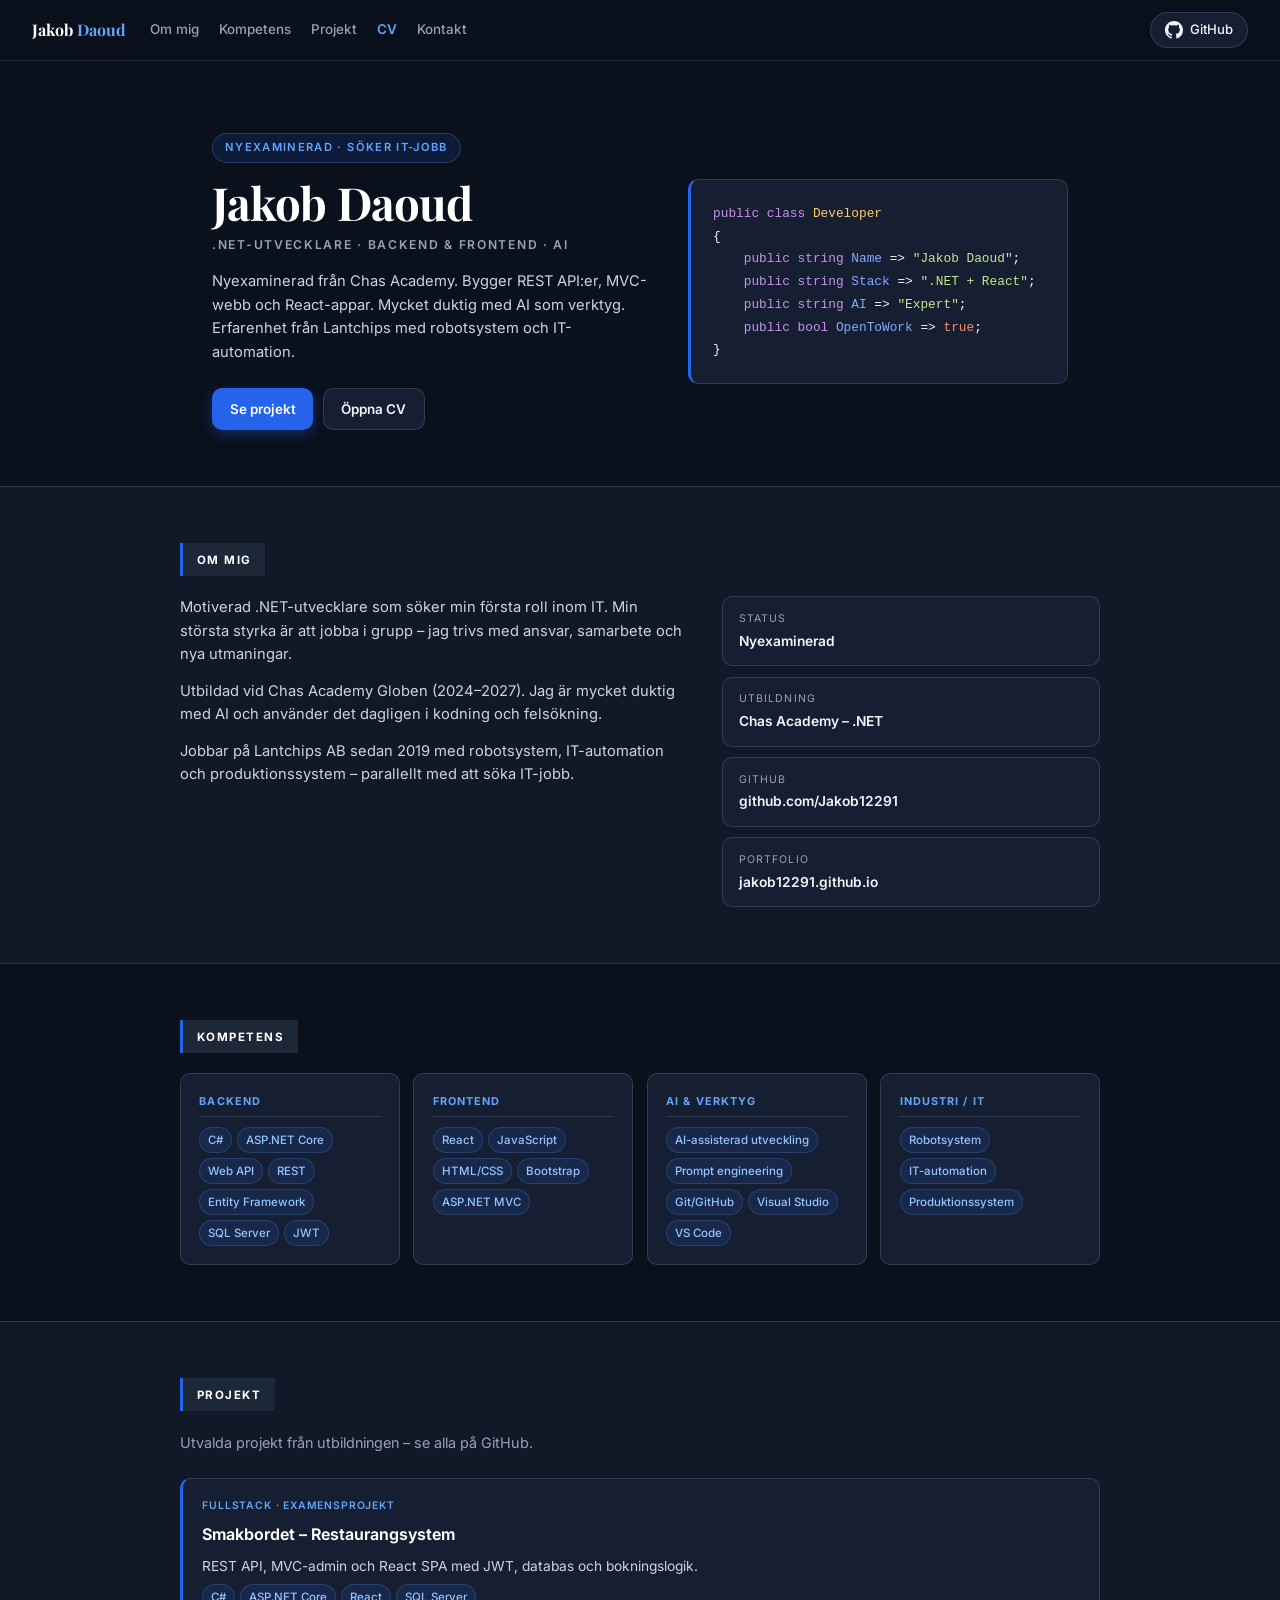
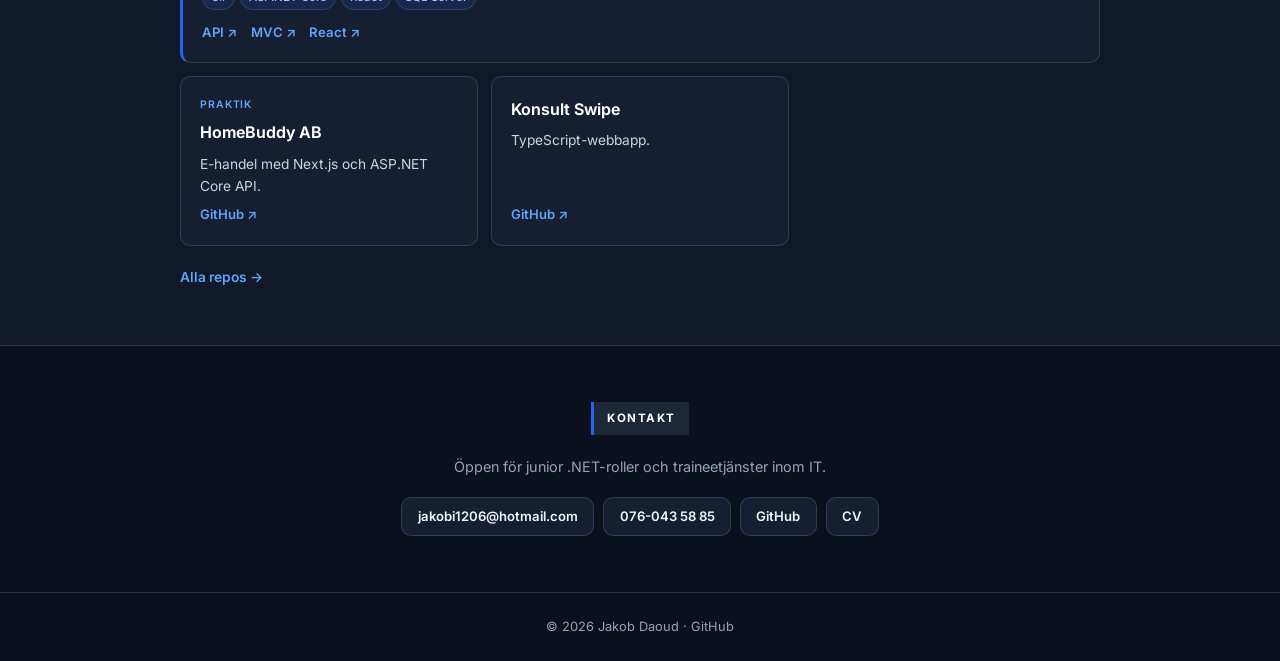
==== commit d519c879: "Sync portfolio and CV design with unified dark blue theme and polish" ====
--- a/index.html
+++ b/index.html
@@ -6,17 +6,17 @@
   <title>Jakob Daoud | .NET-utvecklare</title>
   <meta name="description" content="Portfolio – Jakob Daoud, nyexaminerad .NET-utvecklare." />
   <link rel="preconnect" href="https://fonts.googleapis.com" />
-  <link href="https://fonts.googleapis.com/css2?family=Inter:wght@400;500;600;700&family=JetBrains+Mono:wght@400;500&display=swap" rel="stylesheet" />
+  <link href="https://fonts.googleapis.com/css2?family=Inter:wght@400;500;600;700&family=JetBrains+Mono:wght@400;500&family=Playfair+Display:wght@600;700&display=swap" rel="stylesheet" />
   <link rel="stylesheet" href="styles.css" />
 </head>
 <body>
   <nav class="nav">
-    <a class="logo" href="#">JD</a>
+    <a class="logo" href="#">Jakob <span>Daoud</span></a>
     <div class="nav-links">
       <a href="#om">Om mig</a>
       <a href="#skills">Kompetens</a>
       <a href="#projekt">Projekt</a>
-      <a href="cv.html">CV</a>
+      <a href="cv.html" class="nav-cv">CV</a>
       <a href="#kontakt">Kontakt</a>
     </div>
     <a class="nav-github" href="https://github.com/Jakob12291" target="_blank" rel="noopener">
@@ -60,11 +60,11 @@
             är att jobba i grupp – jag trivs med ansvar, samarbete och nya utmaningar.
           </p>
           <p>
-            Utbildad vid <strong>Chas Academy Globen</strong> (2024–2027). Jag är
-            <strong>mycket duktig med AI</strong> och använder det dagligen i kodning och felsökning.
+            Utbildad vid Chas Academy Globen (2024–2027). Jag är
+            mycket duktig med AI och använder det dagligen i kodning och felsökning.
           </p>
           <p>
-            Jobbar på <strong>Lantchips AB sedan 2019</strong> med robotsystem, IT-automation
+            Jobbar på Lantchips AB sedan 2019 med robotsystem, IT-automation
             och produktionssystem – parallellt med att söka IT-jobb.
           </p>
         </div>
--- a/styles.css
+++ b/styles.css
@@ -1,16 +1,17 @@
 :root {
-  --bg: #0c1117;
-  --bg-alt: #111827;
-  --surface: #161f2e;
-  --surface-hover: #1c2838;
-  --ink: #eef2f7;
+  --bg: #111827;
+  --bg-deep: #0a101c;
+  --bg-alt: #161f31;
+  --surface: #1c2738;
+  --surface-hover: #243044;
+  --ink: #f1f5f9;
+  --text-soft: #cbd5e1;
   --muted: #94a3b8;
-  --accent: #3b82f6;
+  --accent: #2563eb;
   --accent-glow: #60a5fa;
-  --accent-soft: rgba(59, 130, 246, 0.12);
-  --line: rgba(255, 255, 255, 0.07);
-  --radius: 14px;
-  --shadow: 0 8px 32px rgba(0, 0, 0, 0.35);
+  --accent-soft: rgba(37, 99, 235, 0.14);
+  --line: rgba(148, 163, 184, 0.22);
+  --radius: 10px;
 }
 
 * { box-sizing: border-box; margin: 0; padding: 0; }
@@ -19,9 +20,9 @@
 
 body {
   font-family: "Inter", "Segoe UI", system-ui, sans-serif;
-  background: var(--bg);
+  background: var(--bg-deep);
   color: var(--ink);
-  line-height: 1.65;
+  line-height: 1.6;
   -webkit-font-smoothing: antialiased;
 }
 
@@ -36,134 +37,138 @@
   display: flex;
   align-items: center;
   gap: 1.5rem;
-  padding: 0.9rem 2rem;
-  background: rgba(12, 17, 23, 0.88);
-  backdrop-filter: blur(16px);
+  padding: 0.75rem 2rem;
+  background: rgba(10, 16, 28, 0.92);
+  backdrop-filter: blur(14px);
   border-bottom: 1px solid var(--line);
 }
 
 .logo {
+  font-family: "Playfair Display", Georgia, serif;
   font-weight: 700;
-  font-size: 0.88rem;
-  color: white;
-  width: 2.4rem;
-  height: 2.4rem;
-  border-radius: 10px;
-  display: grid;
-  place-items: center;
-  background: linear-gradient(135deg, #2563eb, #3b82f6);
-  text-decoration: none;
-  box-shadow: 0 4px 14px rgba(59, 130, 246, 0.3);
+  font-size: 1rem;
+  color: #ffffff;
+  text-decoration: none;
+  white-space: nowrap;
+}
+
+.logo span {
+  color: var(--accent-glow);
 }
 
 .nav-links {
   display: flex;
-  gap: 1.35rem;
+  gap: 1.25rem;
   flex: 1;
 }
 
 .nav-links a {
   color: var(--muted);
-  font-size: 0.87rem;
+  font-size: 0.84rem;
   font-weight: 500;
   text-decoration: none;
 }
 
 .nav-links a:hover { color: var(--ink); }
+
+.nav-links a.nav-cv {
+  color: var(--accent-glow);
+  font-weight: 600;
+}
 
 .nav-github {
   display: flex;
   align-items: center;
   gap: 0.4rem;
-  font-size: 0.85rem;
+  font-size: 0.82rem;
   font-weight: 500;
   color: var(--ink);
-  padding: 0.42rem 0.95rem;
+  padding: 0.4rem 0.9rem;
   border: 1px solid var(--line);
   border-radius: 999px;
+  background: var(--bg-alt);
+  text-decoration: none;
+  transition: border-color 0.15s, background 0.15s;
+}
+
+.nav-github:hover {
+  border-color: rgba(96, 165, 250, 0.4);
   background: var(--surface);
-  text-decoration: none;
-  transition: border-color 0.15s, background 0.15s;
-}
-
-.nav-github:hover {
-  border-color: rgba(59, 130, 246, 0.4);
-  background: var(--surface-hover);
   text-decoration: none;
 }
 
 /* ── Hero ── */
 .hero {
-  max-width: 960px;
+  max-width: 920px;
   margin: 0 auto;
-  padding: 5rem 2rem 4rem;
+  padding: 4.5rem 2rem 3.5rem;
   display: grid;
-  grid-template-columns: 1.2fr 1fr;
-  gap: 3rem;
+  grid-template-columns: 1.15fr 1fr;
+  gap: 2.5rem;
   align-items: center;
 }
 
 .hero-badge {
   display: inline-block;
-  font-size: 0.72rem;
-  font-weight: 600;
-  letter-spacing: 0.09em;
+  font-size: 0.7rem;
+  font-weight: 600;
+  letter-spacing: 0.12em;
   text-transform: uppercase;
   color: var(--accent-glow);
   background: var(--accent-soft);
-  border: 1px solid rgba(59, 130, 246, 0.25);
-  padding: 0.35rem 0.8rem;
+  border: 1px solid rgba(96, 165, 250, 0.25);
+  padding: 0.32rem 0.75rem;
   border-radius: 999px;
+  margin-bottom: 0.9rem;
+}
+
+.hero h1 {
+  font-family: "Playfair Display", Georgia, serif;
+  font-size: clamp(2.1rem, 4.5vw, 2.85rem);
+  font-weight: 700;
+  letter-spacing: -0.02em;
+  line-height: 1.12;
+  margin-bottom: 0.4rem;
+  color: #ffffff;
+}
+
+.hero-sub {
+  font-size: 0.76rem;
+  color: var(--muted);
+  font-weight: 600;
+  letter-spacing: 0.14em;
+  text-transform: uppercase;
   margin-bottom: 1rem;
 }
 
-.hero h1 {
-  font-size: clamp(2.2rem, 4.5vw, 3rem);
-  font-weight: 700;
-  letter-spacing: -0.03em;
-  line-height: 1.1;
-  margin-bottom: 0.45rem;
-  background: linear-gradient(135deg, #ffffff 0%, #93c5fd 100%);
-  -webkit-background-clip: text;
-  -webkit-text-fill-color: transparent;
-  background-clip: text;
-}
-
-.hero-sub {
-  font-size: 1.05rem;
-  color: var(--muted);
-  font-weight: 500;
-  margin-bottom: 1rem;
-}
-
 .hero-text {
-  font-size: 0.95rem;
-  color: #b8c4d4;
-  margin-bottom: 1.6rem;
-}
-
-.hero-actions { display: flex; flex-wrap: wrap; gap: 0.65rem; }
+  font-size: 0.92rem;
+  color: var(--text-soft);
+  margin-bottom: 1.5rem;
+  max-width: 34rem;
+}
+
+.hero-actions { display: flex; flex-wrap: wrap; gap: 0.6rem; }
 
 .btn {
   display: inline-flex;
   align-items: center;
-  padding: 0.62rem 1.15rem;
-  border-radius: 10px;
-  font-size: 0.87rem;
+  padding: 0.58rem 1.1rem;
+  border-radius: var(--radius);
+  font-size: 0.84rem;
   font-weight: 600;
   text-decoration: none;
   transition: all 0.15s;
 }
 
 .btn-primary {
-  background: linear-gradient(135deg, #2563eb, #3b82f6);
+  background: var(--accent);
   color: white;
-  box-shadow: 0 4px 16px rgba(59, 130, 246, 0.35);
+  box-shadow: 0 4px 14px rgba(37, 99, 235, 0.35);
 }
 
 .btn-primary:hover {
-  box-shadow: 0 6px 22px rgba(59, 130, 246, 0.45);
-  transform: translateY(-1px);
+  background: #1d4ed8;
   text-decoration: none;
   color: white;
 }
@@ -171,26 +176,26 @@
 .btn-outline {
   color: var(--ink);
   border: 1px solid var(--line);
-  background: var(--surface);
+  background: var(--bg-alt);
 }
 
 .btn-outline:hover {
-  border-color: rgba(59, 130, 246, 0.4);
+  border-color: rgba(96, 165, 250, 0.4);
   text-decoration: none;
 }
 
 .hero-card {
-  background: var(--surface);
-  border: 1px solid var(--line);
-  border-radius: var(--radius);
-  padding: 1.5rem;
-  box-shadow: var(--shadow);
+  background: var(--bg-alt);
+  border: 1px solid var(--line);
+  border-radius: var(--radius);
+  padding: 1.35rem;
+  border-left: 3px solid var(--accent);
 }
 
 .hero-card pre {
   font-family: "JetBrains Mono", "Cascadia Code", monospace;
-  font-size: 0.82rem;
-  line-height: 1.75;
+  font-size: 0.8rem;
+  line-height: 1.7;
   overflow-x: auto;
 }
 
@@ -201,167 +206,147 @@
 .c-prop { color: #82aaff; }
 
 /* ── Sections ── */
-.section { padding: 4rem 2rem; }
-.section-alt { background: var(--bg-alt); border-top: 1px solid var(--line); border-bottom: 1px solid var(--line); }
-
-.container { max-width: 960px; margin: 0 auto; }
+.section { padding: 3.5rem 2rem; }
+
+.section-alt {
+  background: var(--bg);
+  border-top: 1px solid var(--line);
+  border-bottom: 1px solid var(--line);
+}
+
+.container { max-width: 920px; margin: 0 auto; }
 
 .section-title {
-  font-size: 1.4rem;
+  font-size: 0.72rem;
   font-weight: 700;
-  letter-spacing: -0.02em;
-  margin-bottom: 0.35rem;
-}
-
-.section-title::after {
-  content: "";
-  display: block;
-  width: 2.5rem;
-  height: 3px;
-  background: linear-gradient(90deg, var(--accent), transparent);
-  border-radius: 999px;
-  margin-top: 0.45rem;
+  letter-spacing: 0.13em;
+  text-transform: uppercase;
+  color: #ffffff;
+  background: var(--surface);
+  display: inline-block;
+  padding: 0.45rem 0.85rem;
+  border-left: 3px solid var(--accent);
+  margin-bottom: 1.25rem;
 }
 
 .section-lead {
   color: var(--muted);
-  font-size: 0.93rem;
-  margin-bottom: 1.75rem;
-  margin-top: 0.75rem;
+  font-size: 0.9rem;
+  margin-bottom: 1.5rem;
 }
 
 /* ── About ── */
 .about-grid {
   display: grid;
-  grid-template-columns: 1.4fr 1fr;
+  grid-template-columns: 1.35fr 1fr;
   gap: 2rem;
-  margin-top: 1.25rem;
 }
 
 .about-text p {
-  font-size: 0.94rem;
-  color: #b8c4d4;
-  margin-bottom: 0.85rem;
-}
-
-.about-text strong { color: var(--ink); }
-
-.about-cards { display: flex; flex-direction: column; gap: 0.7rem; }
+  font-size: 0.92rem;
+  color: var(--text-soft);
+  margin-bottom: 0.8rem;
+}
+
+.about-cards { display: flex; flex-direction: column; gap: 0.65rem; }
 
 .card {
-  background: var(--surface);
-  border: 1px solid var(--line);
-  border-radius: var(--radius);
-  padding: 0.9rem 1rem;
-  transition: border-color 0.15s;
-}
-
-.card:hover { border-color: rgba(59, 130, 246, 0.25); }
+  background: var(--bg-alt);
+  border: 1px solid var(--line);
+  border-radius: var(--radius);
+  padding: 0.85rem 1rem;
+}
 
 .card-label {
-  font-size: 0.68rem;
-  text-transform: uppercase;
-  letter-spacing: 0.08em;
-  color: var(--muted);
-  margin-bottom: 0.15rem;
-}
-
-.card-value { font-size: 0.88rem; font-weight: 600; }
+  font-size: 0.66rem;
+  text-transform: uppercase;
+  letter-spacing: 0.1em;
+  color: var(--muted);
+  margin-bottom: 0.12rem;
+}
+
+.card-value { font-size: 0.86rem; font-weight: 600; color: var(--ink); }
 
 /* ── Skills ── */
 .skills-grid {
   display: grid;
-  grid-template-columns: repeat(auto-fit, minmax(220px, 1fr));
-  gap: 1rem;
-  margin-top: 1.25rem;
+  grid-template-columns: repeat(auto-fit, minmax(210px, 1fr));
+  gap: 0.85rem;
 }
 
 .skill-card {
-  background: var(--surface);
-  border: 1px solid var(--line);
-  border-radius: var(--radius);
-  padding: 1.25rem;
-  transition: border-color 0.15s, transform 0.15s;
-}
-
-.skill-card:hover {
-  border-color: rgba(59, 130, 246, 0.3);
-  transform: translateY(-2px);
+  background: var(--bg-alt);
+  border: 1px solid var(--line);
+  border-radius: var(--radius);
+  padding: 1.15rem;
 }
 
 .skill-card h3 {
-  font-size: 0.85rem;
-  font-weight: 650;
-  color: var(--accent-glow);
-  margin-bottom: 0.7rem;
-}
-
-.tags { display: flex; flex-wrap: wrap; gap: 0.35rem; }
+  font-size: 0.68rem;
+  font-weight: 700;
+  letter-spacing: 0.1em;
+  text-transform: uppercase;
+  color: var(--accent-glow);
+  margin-bottom: 0.65rem;
+  padding-bottom: 0.35rem;
+  border-bottom: 1px solid var(--line);
+}
+
+.tags { display: flex; flex-wrap: wrap; gap: 0.3rem; }
 
 .tags span {
-  font-size: 0.74rem;
+  font-size: 0.72rem;
   font-weight: 500;
   color: #93c5fd;
   background: var(--accent-soft);
-  border: 1px solid rgba(59, 130, 246, 0.2);
-  padding: 0.22rem 0.55rem;
+  border: 1px solid rgba(96, 165, 250, 0.2);
+  padding: 0.18rem 0.5rem;
   border-radius: 999px;
 }
 
 /* ── Projects ── */
 .projects {
   display: grid;
-  grid-template-columns: repeat(auto-fit, minmax(260px, 1fr));
-  gap: 1rem;
+  grid-template-columns: repeat(auto-fit, minmax(250px, 1fr));
+  gap: 0.85rem;
 }
 
 .project-card {
-  background: var(--surface);
-  border: 1px solid var(--line);
-  border-radius: var(--radius);
-  padding: 1.3rem;
+  background: var(--bg-alt);
+  border: 1px solid var(--line);
+  border-radius: var(--radius);
+  padding: 1.2rem;
   display: flex;
   flex-direction: column;
-  gap: 0.5rem;
-  transition: border-color 0.15s, transform 0.15s;
-}
-
-.project-card:hover {
-  border-color: rgba(59, 130, 246, 0.35);
-  transform: translateY(-2px);
+  gap: 0.45rem;
 }
 
 .project-card.featured {
   grid-column: 1 / -1;
-  background: linear-gradient(135deg, rgba(37, 99, 235, 0.08), rgba(59, 130, 246, 0.04));
-  border-color: rgba(59, 130, 246, 0.25);
+  border-left: 3px solid var(--accent);
 }
 
 .project-tag {
-  font-size: 0.67rem;
+  font-size: 0.65rem;
   font-weight: 600;
   text-transform: uppercase;
   letter-spacing: 0.08em;
   color: var(--accent-glow);
 }
 
-.project-card h3 { font-size: 1.05rem; font-weight: 650; }
+.project-card h3 { font-size: 1rem; font-weight: 650; color: #ffffff; }
 
 .project-card p {
-  font-size: 0.88rem;
-  color: var(--muted);
+  font-size: 0.86rem;
+  color: var(--text-soft);
   flex: 1;
 }
 
-.project-links {
-  display: flex;
-  gap: 0.9rem;
-  margin-top: 0.3rem;
-}
+.project-links { display: flex; gap: 0.85rem; margin-top: 0.25rem; }
 
 .project-links a,
 .project-link {
-  font-size: 0.85rem;
+  font-size: 0.82rem;
   font-weight: 600;
   color: var(--accent-glow);
   text-decoration: none;
@@ -369,8 +354,8 @@
 
 .all-repos {
   display: inline-block;
-  margin-top: 1.5rem;
-  font-size: 0.88rem;
+  margin-top: 1.25rem;
+  font-size: 0.86rem;
   font-weight: 600;
   color: var(--accent-glow);
 }
@@ -380,39 +365,39 @@
 
 .contact-wrap p {
   color: var(--muted);
-  font-size: 0.93rem;
-  margin-bottom: 1.3rem;
+  font-size: 0.9rem;
+  margin-bottom: 1.2rem;
 }
 
 .contact-row {
   display: flex;
   flex-wrap: wrap;
   justify-content: center;
-  gap: 0.7rem 1rem;
+  gap: 0.6rem;
 }
 
 .contact-row a {
-  font-size: 0.86rem;
+  font-size: 0.82rem;
   font-weight: 600;
   color: var(--ink);
-  padding: 0.5rem 1rem;
-  background: var(--surface);
-  border: 1px solid var(--line);
-  border-radius: 10px;
-  text-decoration: none;
-  transition: border-color 0.15s;
+  padding: 0.48rem 0.95rem;
+  background: var(--bg-alt);
+  border: 1px solid var(--line);
+  border-radius: var(--radius);
+  text-decoration: none;
 }
 
 .contact-row a:hover {
-  border-color: rgba(59, 130, 246, 0.4);
+  border-color: rgba(96, 165, 250, 0.4);
   text-decoration: none;
 }
 
 .footer {
   text-align: center;
-  padding: 1.75rem;
-  font-size: 0.82rem;
-  color: var(--muted);
+  padding: 1.5rem;
+  font-size: 0.8rem;
+  color: var(--muted);
+  background: var(--bg-deep);
   border-top: 1px solid var(--line);
 }
 
@@ -420,7 +405,7 @@
 
 @media (max-width: 768px) {
   .nav-links { display: none; }
-  .hero { grid-template-columns: 1fr; padding-top: 3.5rem; }
+  .hero { grid-template-columns: 1fr; padding-top: 3rem; }
   .hero-card { order: -1; }
   .about-grid { grid-template-columns: 1fr; }
   .project-card.featured { grid-column: auto; }
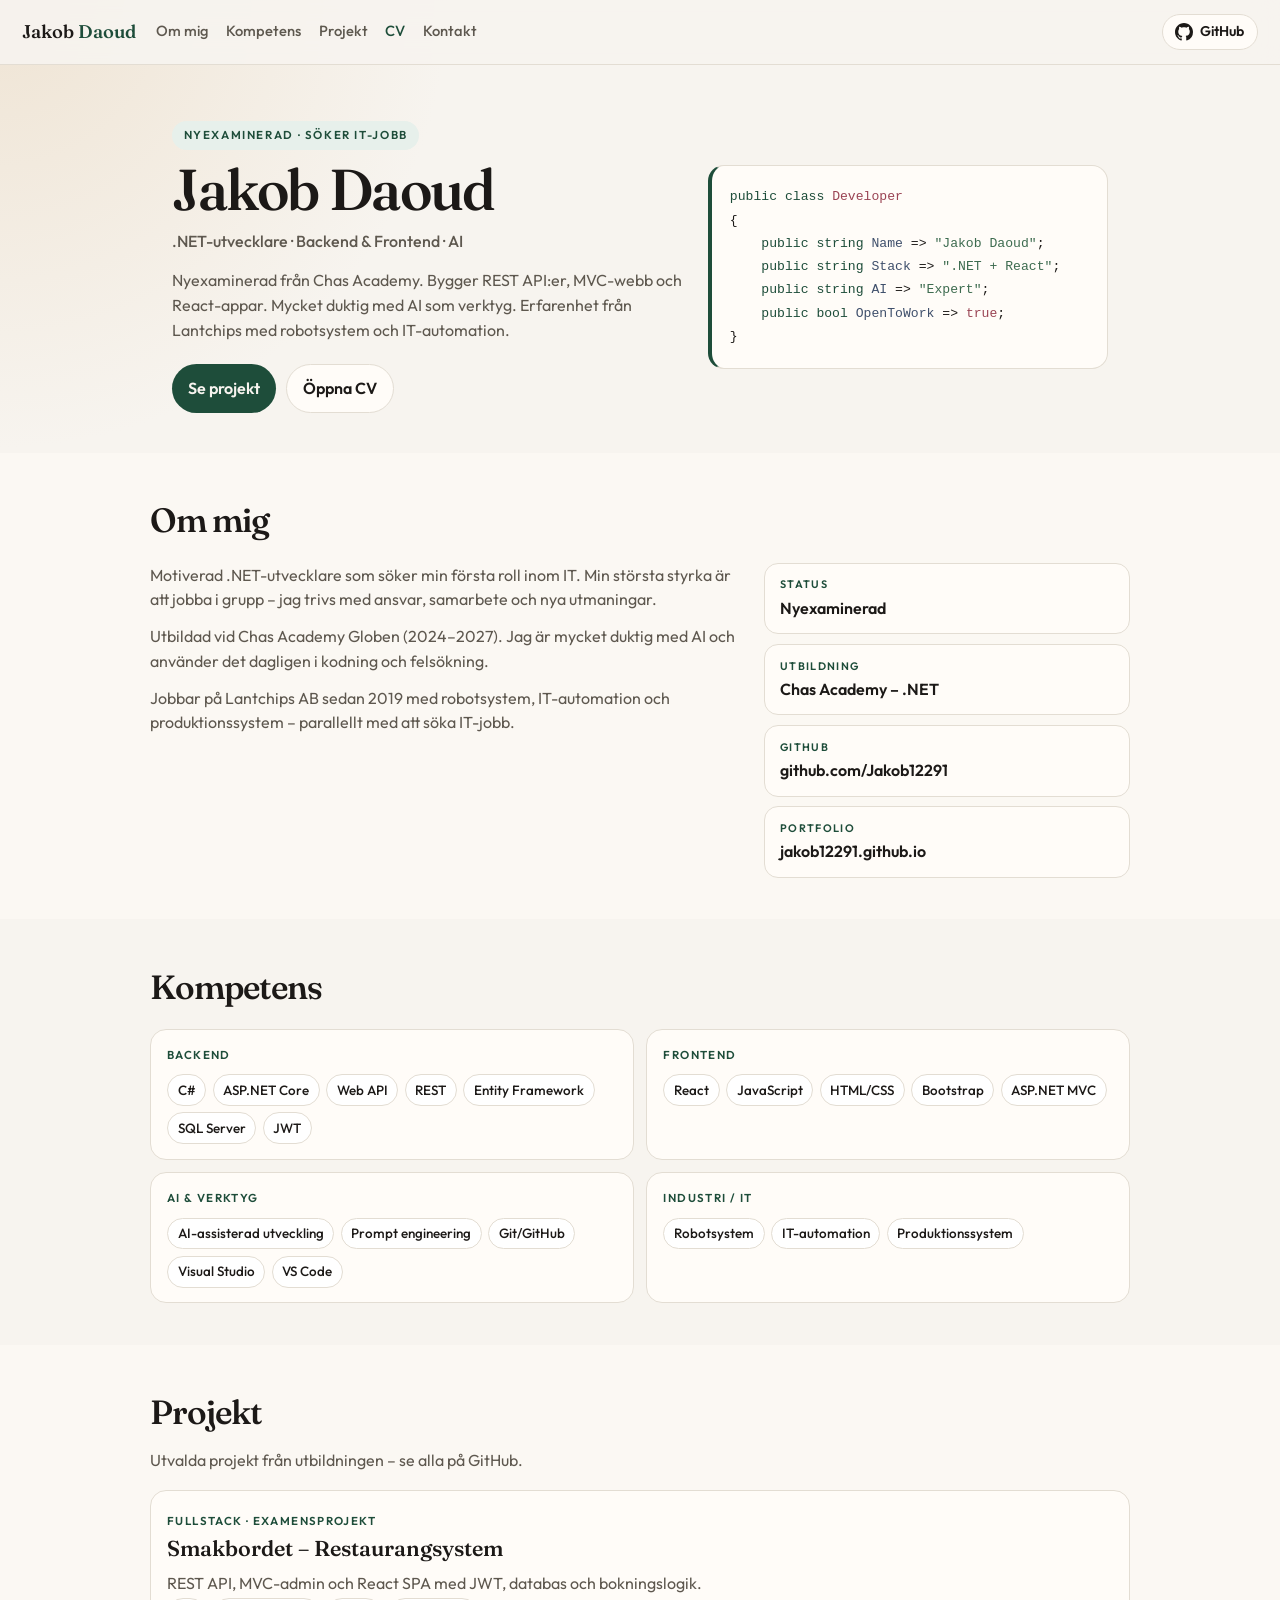
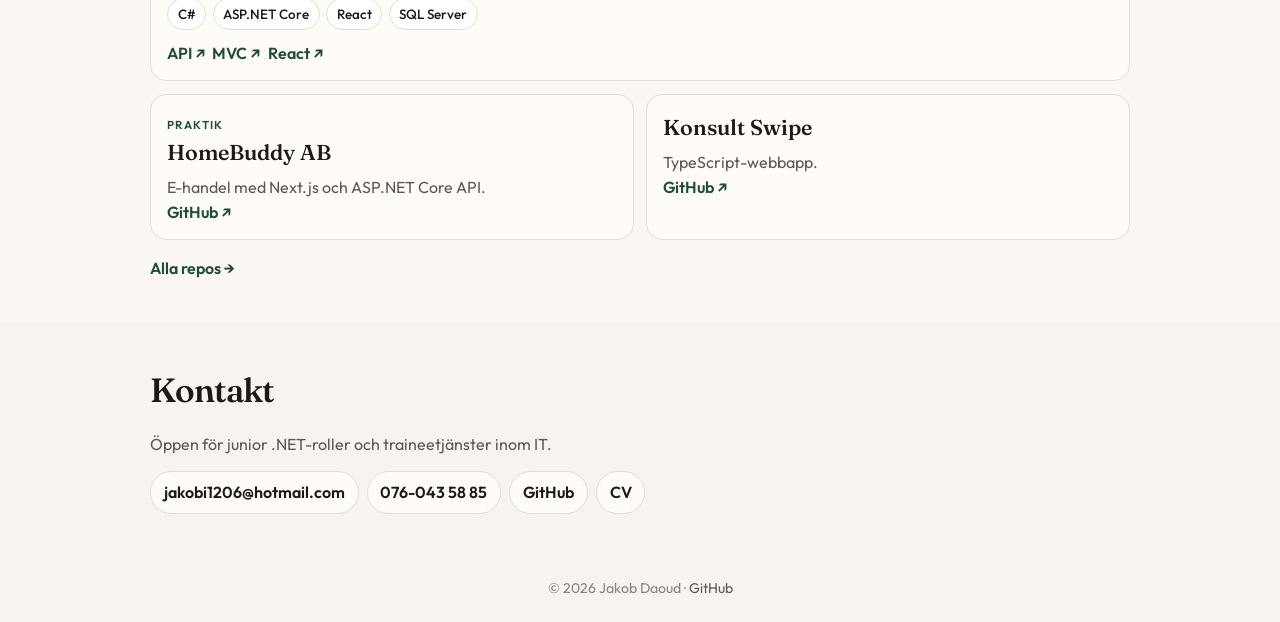
==== commit dc982b0d: "Restyle the portfolio and CV to match the paper CV and work on small screens." ====
--- a/index.html
+++ b/index.html
@@ -6,12 +6,14 @@
   <title>Jakob Daoud | .NET-utvecklare</title>
   <meta name="description" content="Portfolio – Jakob Daoud, nyexaminerad .NET-utvecklare." />
   <link rel="preconnect" href="https://fonts.googleapis.com" />
-  <link href="https://fonts.googleapis.com/css2?family=Inter:wght@400;500;600;700&family=JetBrains+Mono:wght@400;500&family=Playfair+Display:wght@600;700&display=swap" rel="stylesheet" />
+  <link href="https://fonts.googleapis.com/css2?family=Fraunces:opsz,wght@9..144,560;9..144,650&family=Outfit:wght@400;500;600&family=JetBrains+Mono:wght@400;500&display=swap" rel="stylesheet" />
   <link rel="stylesheet" href="styles.css" />
 </head>
 <body>
   <nav class="nav">
     <a class="logo" href="#">Jakob <span>Daoud</span></a>
+    <input type="checkbox" id="menu" class="menu-check" />
+    <label class="menu-btn" for="menu">Meny</label>
     <div class="nav-links">
       <a href="#om">Om mig</a>
       <a href="#skills">Kompetens</a>
@@ -163,5 +165,12 @@
   <footer class="footer">
     <p>© 2026 Jakob Daoud · <a href="https://github.com/Jakob12291">GitHub</a></p>
   </footer>
+<script>
+    document.querySelectorAll(".nav-links a").forEach((link) => {
+      link.addEventListener("click", () => {
+        document.getElementById("menu").checked = false;
+      });
+    });
+  </script>
 </body>
 </html>
--- a/styles.css
+++ b/styles.css
@@ -1,17 +1,13 @@
 :root {
-  --bg: #111827;
-  --bg-deep: #0a101c;
-  --bg-alt: #161f31;
-  --surface: #1c2738;
-  --surface-hover: #243044;
-  --ink: #f1f5f9;
-  --text-soft: #cbd5e1;
-  --muted: #94a3b8;
-  --accent: #2563eb;
-  --accent-glow: #60a5fa;
-  --accent-soft: rgba(37, 99, 235, 0.14);
-  --line: rgba(148, 163, 184, 0.22);
-  --radius: 10px;
+  --paper: #f7f4ef;
+  --sheet: #fffcf8;
+  --ink: #1c1917;
+  --muted: #5e584f;
+  --faint: #8a8378;
+  --line: #e3ddd3;
+  --accent: #1e4d3a;
+  --accent-soft: #e7f0eb;
+  --radius: 16px;
 }
 
 * { box-sizing: border-box; margin: 0; padding: 0; }
@@ -19,394 +15,338 @@
 html { scroll-behavior: smooth; }
 
 body {
-  font-family: "Inter", "Segoe UI", system-ui, sans-serif;
-  background: var(--bg-deep);
-  color: var(--ink);
-  line-height: 1.6;
+  font-family: "Outfit", "Segoe UI", sans-serif;
+  background:
+    radial-gradient(circle at 0 0, #efe4d4 0, transparent 28rem),
+    var(--paper);
+  color: var(--ink);
+  line-height: 1.55;
   -webkit-font-smoothing: antialiased;
 }
 
-a { color: var(--accent-glow); text-decoration: none; transition: color 0.15s; }
-a:hover { color: #93c5fd; }
-
-/* ── Nav ── */
+a { color: var(--accent); text-decoration: none; }
+a:hover { text-decoration: underline; }
+
 .nav {
   position: sticky;
   top: 0;
-  z-index: 100;
+  z-index: 20;
   display: flex;
   align-items: center;
-  gap: 1.5rem;
-  padding: 0.75rem 2rem;
-  background: rgba(10, 16, 28, 0.92);
-  backdrop-filter: blur(14px);
+  gap: 1.25rem;
+  padding: 0.85rem 1.4rem;
+  background: rgba(247, 244, 239, 0.92);
+  backdrop-filter: blur(12px);
   border-bottom: 1px solid var(--line);
 }
 
 .logo {
-  font-family: "Playfair Display", Georgia, serif;
-  font-weight: 700;
-  font-size: 1rem;
-  color: #ffffff;
-  text-decoration: none;
-  white-space: nowrap;
-}
-
-.logo span {
-  color: var(--accent-glow);
-}
+  font-family: "Fraunces", Georgia, serif;
+  font-size: 1.15rem;
+  font-weight: 560;
+  color: var(--ink);
+  text-decoration: none;
+}
+
+.logo span { color: var(--accent); }
+.logo:hover { text-decoration: none; }
 
 .nav-links {
   display: flex;
-  gap: 1.25rem;
+  gap: 1.1rem;
   flex: 1;
 }
 
 .nav-links a {
   color: var(--muted);
-  font-size: 0.84rem;
+  font-size: 0.92rem;
   font-weight: 500;
   text-decoration: none;
 }
 
-.nav-links a:hover { color: var(--ink); }
-
-.nav-links a.nav-cv {
-  color: var(--accent-glow);
-  font-weight: 600;
-}
+.nav-links a:hover,
+.nav-links a.nav-cv { color: var(--accent); }
 
 .nav-github {
-  display: flex;
+  display: inline-flex;
   align-items: center;
   gap: 0.4rem;
-  font-size: 0.82rem;
-  font-weight: 500;
-  color: var(--ink);
-  padding: 0.4rem 0.9rem;
-  border: 1px solid var(--line);
-  border-radius: 999px;
-  background: var(--bg-alt);
-  text-decoration: none;
-  transition: border-color 0.15s, background 0.15s;
-}
-
-.nav-github:hover {
-  border-color: rgba(96, 165, 250, 0.4);
-  background: var(--surface);
-  text-decoration: none;
-}
-
-/* ── Hero ── */
+  font-size: 0.88rem;
+  font-weight: 600;
+  color: var(--ink);
+  padding: 0.4rem 0.8rem;
+  border: 1px solid var(--line);
+  border-radius: 999px;
+  background: var(--sheet);
+  text-decoration: none;
+}
+
+.nav-github:hover { background: #fff; text-decoration: none; }
+
+.menu-check,
+.menu-btn { display: none; }
+
 .hero {
-  max-width: 920px;
+  max-width: 980px;
   margin: 0 auto;
-  padding: 4.5rem 2rem 3.5rem;
+  padding: 3.5rem 1.4rem 2.5rem;
   display: grid;
-  grid-template-columns: 1.15fr 1fr;
-  gap: 2.5rem;
+  grid-template-columns: minmax(0, 1.15fr) minmax(0, 0.9fr);
+  gap: 1.6rem;
   align-items: center;
 }
 
 .hero-badge {
   display: inline-block;
-  font-size: 0.7rem;
-  font-weight: 600;
-  letter-spacing: 0.12em;
-  text-transform: uppercase;
-  color: var(--accent-glow);
-  background: var(--accent-soft);
-  border: 1px solid rgba(96, 165, 250, 0.25);
-  padding: 0.32rem 0.75rem;
-  border-radius: 999px;
-  margin-bottom: 0.9rem;
-}
-
-.hero h1 {
-  font-family: "Playfair Display", Georgia, serif;
-  font-size: clamp(2.1rem, 4.5vw, 2.85rem);
-  font-weight: 700;
-  letter-spacing: -0.02em;
-  line-height: 1.12;
-  margin-bottom: 0.4rem;
-  color: #ffffff;
-}
-
-.hero-sub {
-  font-size: 0.76rem;
-  color: var(--muted);
+  font-size: 0.72rem;
   font-weight: 600;
   letter-spacing: 0.14em;
   text-transform: uppercase;
-  margin-bottom: 1rem;
+  color: var(--accent);
+  background: var(--accent-soft);
+  padding: 0.35rem 0.7rem;
+  border-radius: 999px;
+  margin-bottom: 0.85rem;
+}
+
+.hero h1 {
+  font-family: "Fraunces", Georgia, serif;
+  font-weight: 560;
+  font-size: clamp(2.4rem, 6vw, 3.6rem);
+  letter-spacing: -0.03em;
+  line-height: 0.95;
+}
+
+.hero-sub {
+  margin-top: 0.7rem;
+  color: var(--muted);
+  font-weight: 500;
 }
 
 .hero-text {
-  font-size: 0.92rem;
-  color: var(--text-soft);
-  margin-bottom: 1.5rem;
-  max-width: 34rem;
-}
-
-.hero-actions { display: flex; flex-wrap: wrap; gap: 0.6rem; }
+  margin-top: 0.9rem;
+  max-width: 38rem;
+  color: var(--muted);
+}
+
+.hero-actions {
+  display: flex;
+  flex-wrap: wrap;
+  gap: 0.6rem;
+  margin-top: 1.3rem;
+}
 
 .btn {
   display: inline-flex;
   align-items: center;
-  padding: 0.58rem 1.1rem;
+  padding: 0.7rem 1rem;
+  border-radius: 999px;
+  font-weight: 600;
+  text-decoration: none;
+}
+
+.btn-primary { background: var(--accent); color: #f7f4ef; }
+.btn-primary:hover { background: #16392b; text-decoration: none; color: #fff; }
+
+.btn-outline {
+  color: var(--ink);
+  background: var(--sheet);
+  border: 1px solid var(--line);
+}
+.btn-outline:hover { text-decoration: none; background: #fff; }
+
+.hero-card {
+  background: var(--sheet);
+  border: 1px solid var(--line);
+  border-left: 4px solid var(--accent);
   border-radius: var(--radius);
-  font-size: 0.84rem;
-  font-weight: 600;
-  text-decoration: none;
-  transition: all 0.15s;
-}
-
-.btn-primary {
-  background: var(--accent);
-  color: white;
-  box-shadow: 0 4px 14px rgba(37, 99, 235, 0.35);
-}
-
-.btn-primary:hover {
-  background: #1d4ed8;
-  text-decoration: none;
-  color: white;
-}
-
-.btn-outline {
-  color: var(--ink);
-  border: 1px solid var(--line);
-  background: var(--bg-alt);
-}
-
-.btn-outline:hover {
-  border-color: rgba(96, 165, 250, 0.4);
-  text-decoration: none;
-}
-
-.hero-card {
-  background: var(--bg-alt);
-  border: 1px solid var(--line);
-  border-radius: var(--radius);
-  padding: 1.35rem;
-  border-left: 3px solid var(--accent);
+  padding: 1.2rem 1.1rem;
+  min-width: 0;
 }
 
 .hero-card pre {
-  font-family: "JetBrains Mono", "Cascadia Code", monospace;
-  font-size: 0.8rem;
+  font-family: "JetBrains Mono", Consolas, monospace;
+  font-size: 0.82rem;
   line-height: 1.7;
   overflow-x: auto;
 }
 
-.c-kw { color: #c792ea; }
-.c-type { color: #ffcb6b; }
-.c-str { color: #c3e88d; }
-.c-bool { color: #f78c6c; }
-.c-prop { color: #82aaff; }
-
-/* ── Sections ── */
-.section { padding: 3.5rem 2rem; }
-
-.section-alt {
-  background: var(--bg);
-  border-top: 1px solid var(--line);
-  border-bottom: 1px solid var(--line);
-}
-
-.container { max-width: 920px; margin: 0 auto; }
+.c-kw { color: #1e4d3a; }
+.c-type { color: #9a4454; }
+.c-str { color: #3d6b4f; }
+.c-bool { color: #9a4454; }
+.c-prop { color: #3f4f6b; }
+
+.section { padding: 2.6rem 1.4rem; }
+.section-alt { background: rgba(255, 252, 248, 0.55); }
+.container { max-width: 980px; margin: 0 auto; }
 
 .section-title {
-  font-size: 0.72rem;
-  font-weight: 700;
-  letter-spacing: 0.13em;
-  text-transform: uppercase;
-  color: #ffffff;
-  background: var(--surface);
-  display: inline-block;
-  padding: 0.45rem 0.85rem;
-  border-left: 3px solid var(--accent);
-  margin-bottom: 1.25rem;
+  font-family: "Fraunces", Georgia, serif;
+  font-size: clamp(1.7rem, 4vw, 2.1rem);
+  font-weight: 560;
+  letter-spacing: -0.03em;
+  color: var(--ink);
+  margin-bottom: 1rem;
 }
 
 .section-lead {
   color: var(--muted);
-  font-size: 0.9rem;
-  margin-bottom: 1.5rem;
-}
-
-/* ── About ── */
+  margin: -0.4rem 0 1.1rem;
+}
+
 .about-grid {
   display: grid;
-  grid-template-columns: 1.35fr 1fr;
-  gap: 2rem;
-}
-
-.about-text p {
-  font-size: 0.92rem;
-  color: var(--text-soft);
-  margin-bottom: 0.8rem;
-}
-
-.about-cards { display: flex; flex-direction: column; gap: 0.65rem; }
+  grid-template-columns: minmax(0, 1.3fr) minmax(0, 0.8fr);
+  gap: 1.2rem;
+}
+
+.about-text p { color: var(--muted); margin-bottom: 0.75rem; }
+
+.about-cards { display: grid; gap: 0.6rem; }
 
 .card {
-  background: var(--bg-alt);
-  border: 1px solid var(--line);
-  border-radius: var(--radius);
-  padding: 0.85rem 1rem;
+  background: var(--sheet);
+  border: 1px solid var(--line);
+  border-radius: 14px;
+  padding: 0.8rem 0.95rem;
 }
 
 .card-label {
-  font-size: 0.66rem;
+  font-size: 0.68rem;
+  letter-spacing: 0.12em;
   text-transform: uppercase;
-  letter-spacing: 0.1em;
-  color: var(--muted);
-  margin-bottom: 0.12rem;
-}
-
-.card-value { font-size: 0.86rem; font-weight: 600; color: var(--ink); }
-
-/* ── Skills ── */
-.skills-grid {
-  display: grid;
-  grid-template-columns: repeat(auto-fit, minmax(210px, 1fr));
-  gap: 0.85rem;
-}
-
-.skill-card {
-  background: var(--bg-alt);
-  border: 1px solid var(--line);
-  border-radius: var(--radius);
-  padding: 1.15rem;
-}
-
-.skill-card h3 {
-  font-size: 0.68rem;
-  font-weight: 700;
-  letter-spacing: 0.1em;
-  text-transform: uppercase;
-  color: var(--accent-glow);
-  margin-bottom: 0.65rem;
-  padding-bottom: 0.35rem;
-  border-bottom: 1px solid var(--line);
-}
-
-.tags { display: flex; flex-wrap: wrap; gap: 0.3rem; }
-
-.tags span {
-  font-size: 0.72rem;
-  font-weight: 500;
-  color: #93c5fd;
-  background: var(--accent-soft);
-  border: 1px solid rgba(96, 165, 250, 0.2);
-  padding: 0.18rem 0.5rem;
-  border-radius: 999px;
-}
-
-/* ── Projects ── */
+  color: var(--accent);
+  font-weight: 600;
+}
+
+.card-value { font-weight: 600; margin-top: 0.15rem; overflow-wrap: anywhere; }
+
+.skills-grid,
 .projects {
   display: grid;
-  grid-template-columns: repeat(auto-fit, minmax(250px, 1fr));
-  gap: 0.85rem;
-}
-
+  grid-template-columns: repeat(2, minmax(0, 1fr));
+  gap: 0.8rem;
+}
+
+.skill-card,
 .project-card {
-  background: var(--bg-alt);
+  background: var(--sheet);
   border: 1px solid var(--line);
   border-radius: var(--radius);
-  padding: 1.2rem;
-  display: flex;
-  flex-direction: column;
-  gap: 0.45rem;
-}
-
-.project-card.featured {
-  grid-column: 1 / -1;
-  border-left: 3px solid var(--accent);
-}
-
+  padding: 1rem 1rem 0.9rem;
+  min-width: 0;
+}
+
+.skill-card h3,
 .project-tag {
-  font-size: 0.65rem;
-  font-weight: 600;
+  font-size: 0.72rem;
+  font-weight: 600;
+  letter-spacing: 0.12em;
   text-transform: uppercase;
-  letter-spacing: 0.08em;
-  color: var(--accent-glow);
-}
-
-.project-card h3 { font-size: 1rem; font-weight: 650; color: #ffffff; }
-
-.project-card p {
-  font-size: 0.86rem;
-  color: var(--text-soft);
-  flex: 1;
-}
-
-.project-links { display: flex; gap: 0.85rem; margin-top: 0.25rem; }
+  color: var(--accent);
+  margin-bottom: 0.65rem;
+}
+
+.project-card.featured { grid-column: 1 / -1; }
+
+.project-card h3 {
+  font-family: "Fraunces", Georgia, serif;
+  font-size: 1.35rem;
+  font-weight: 560;
+  margin-bottom: 0.35rem;
+}
+
+.project-card p { color: var(--muted); }
+
+.tags, .project-links { display: flex; flex-wrap: wrap; gap: 0.4rem; }
+.tags { margin-top: 0.15rem; }
+.project-links, .project-link { margin-top: 0.7rem; }
+
+.tags span {
+  font-size: 0.84rem;
+  font-weight: 500;
+  background: #fff;
+  border: 1px solid var(--line);
+  border-radius: 999px;
+  padding: 0.28rem 0.6rem;
+}
 
 .project-links a,
-.project-link {
-  font-size: 0.82rem;
-  font-weight: 600;
-  color: var(--accent-glow);
-  text-decoration: none;
-}
-
+.project-link,
 .all-repos {
-  display: inline-block;
-  margin-top: 1.25rem;
-  font-size: 0.86rem;
-  font-weight: 600;
-  color: var(--accent-glow);
-}
-
-/* ── Contact ── */
-.contact-wrap { text-align: center; }
-
-.contact-wrap p {
-  color: var(--muted);
-  font-size: 0.9rem;
-  margin-bottom: 1.2rem;
-}
+  font-weight: 600;
+  color: var(--accent);
+}
+
+.all-repos { display: inline-block; margin-top: 1rem; }
+
+.contact-wrap p { color: var(--muted); margin-bottom: 0.9rem; }
 
 .contact-row {
   display: flex;
   flex-wrap: wrap;
-  justify-content: center;
-  gap: 0.6rem;
+  gap: 0.5rem;
 }
 
 .contact-row a {
-  font-size: 0.82rem;
-  font-weight: 600;
-  color: var(--ink);
-  padding: 0.48rem 0.95rem;
-  background: var(--bg-alt);
-  border: 1px solid var(--line);
-  border-radius: var(--radius);
-  text-decoration: none;
-}
-
-.contact-row a:hover {
-  border-color: rgba(96, 165, 250, 0.4);
-  text-decoration: none;
-}
+  color: var(--ink);
+  background: var(--sheet);
+  border: 1px solid var(--line);
+  border-radius: 999px;
+  padding: 0.5rem 0.8rem;
+  font-weight: 600;
+  text-decoration: none;
+}
+
+.contact-row a:hover { background: #fff; }
 
 .footer {
+  padding: 1.4rem;
   text-align: center;
-  padding: 1.5rem;
-  font-size: 0.8rem;
-  color: var(--muted);
-  background: var(--bg-deep);
-  border-top: 1px solid var(--line);
+  color: var(--faint);
+  font-size: 0.88rem;
 }
 
 .footer a { color: var(--muted); }
 
-@media (max-width: 768px) {
-  .nav-links { display: none; }
-  .hero { grid-template-columns: 1fr; padding-top: 3rem; }
-  .hero-card { order: -1; }
-  .about-grid { grid-template-columns: 1fr; }
+@media (max-width: 760px) {
+  .nav { flex-wrap: wrap; }
+  .logo { margin-right: auto; }
+
+  .menu-btn {
+    display: inline-flex;
+    align-items: center;
+    border: 1px solid var(--line);
+    background: var(--sheet);
+    border-radius: 999px;
+    padding: 0.4rem 0.8rem;
+    font-weight: 600;
+    cursor: pointer;
+  }
+
+  .nav-links {
+    display: none;
+    flex: none;
+    flex-direction: column;
+    gap: 0.15rem;
+    width: 100%;
+    padding-top: 0.4rem;
+  }
+
+  .nav-links a {
+    padding: 0.65rem 0.15rem;
+    border-top: 1px solid var(--line);
+  }
+
+  .menu-check:checked ~ .nav-links { display: flex; }
+
+  .hero,
+  .about-grid,
+  .skills-grid,
+  .projects { grid-template-columns: 1fr; }
+
   .project-card.featured { grid-column: auto; }
-}
+  .section, .hero { padding-left: 1rem; padding-right: 1rem; }
+  .hero { padding-top: 2rem; }
+}
